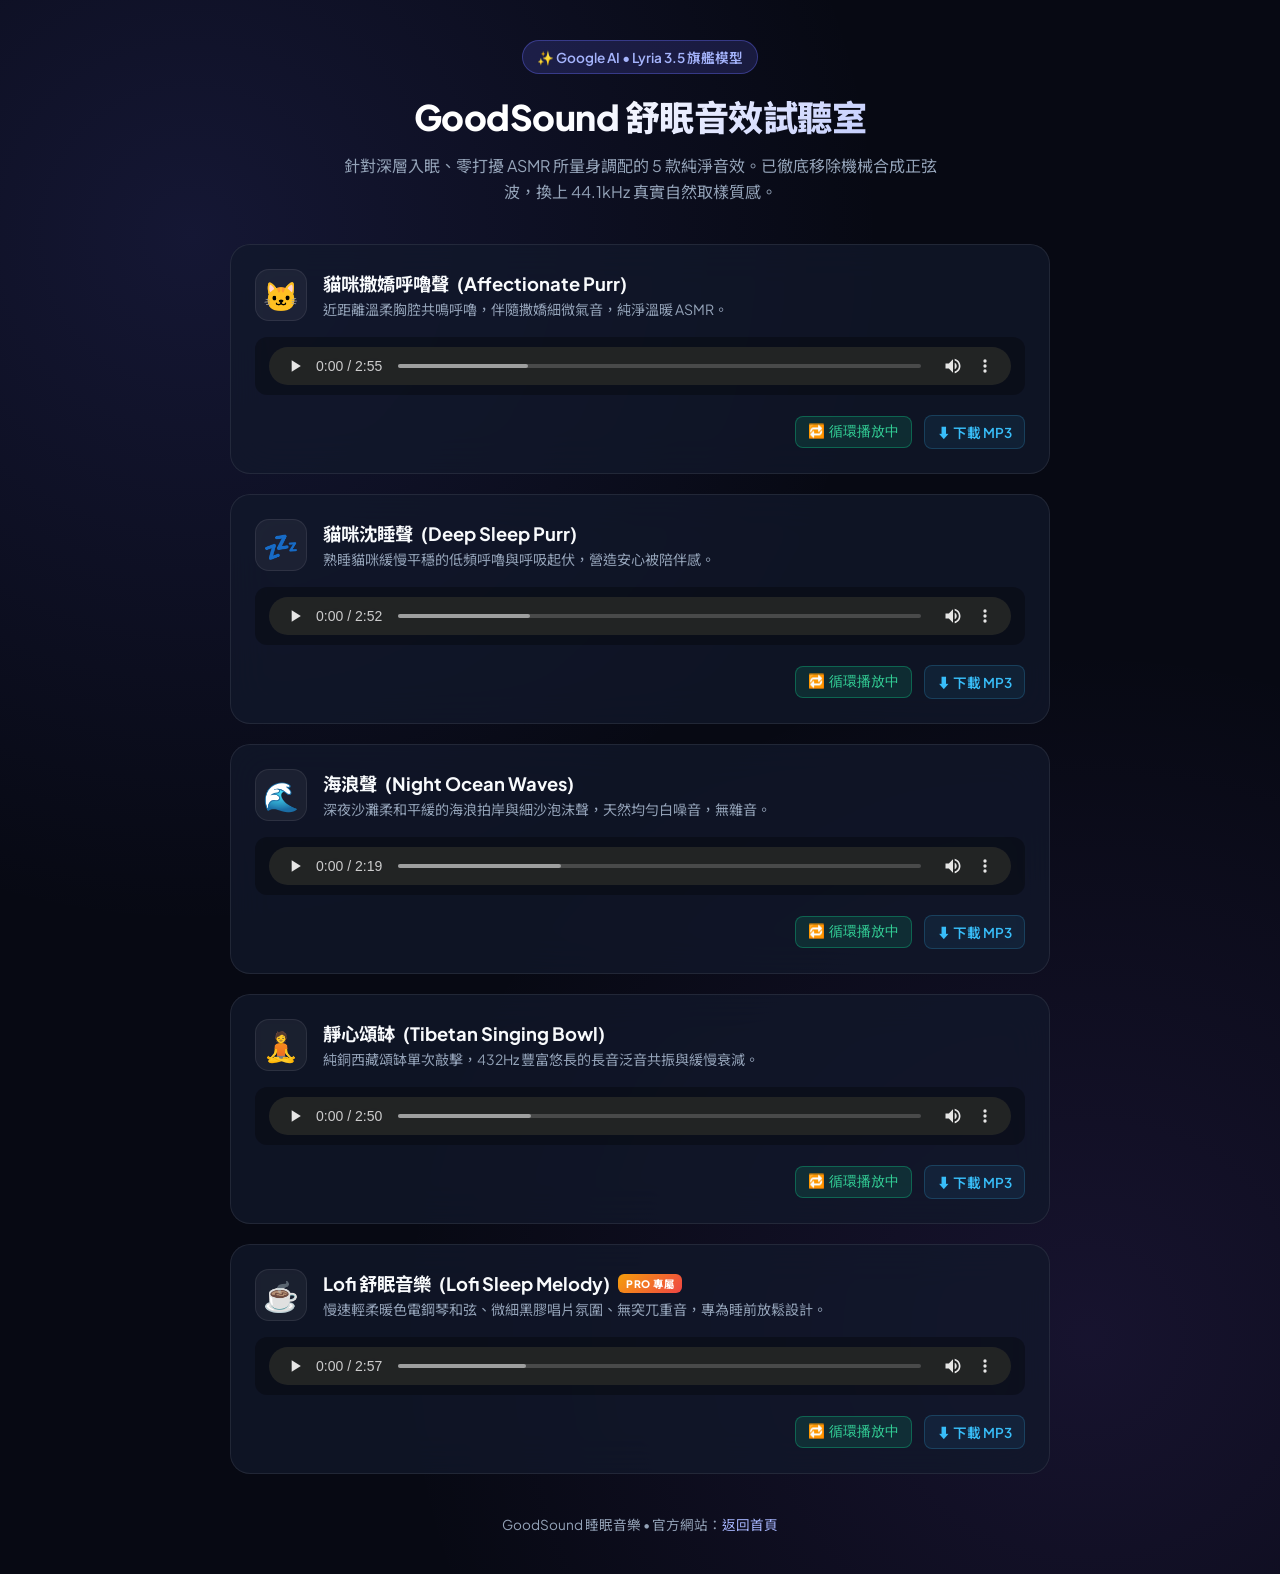
==== preview.html @ 78327571 "Add Google AI Lyria generated sleep soundscapes and interactive preview player" ====
<!DOCTYPE html>
<html lang="zh-Hant">
<head>
  <meta charset="UTF-8">
  <meta name="viewport" content="width=device-width, initial-scale=1.0">
  <title>GoodSound 音效試聽室 — Google AI / Lyria 3.5 舒眠音效</title>
  <link rel="preconnect" href="https://fonts.googleapis.com">
  <link rel="preconnect" href="https://fonts.gstatic.com" crossorigin>
  <link href="https://fonts.googleapis.com/css2?family=Plus+Jakarta+Sans:wght@400;600;700;800&family=Noto+Sans+TC:wght@400;500;700&display=swap" rel="stylesheet">
  <style>
    :root {
      --bg: #070913;
      --card-bg: rgba(18, 24, 43, 0.75);
      --card-border: rgba(255, 255, 255, 0.08);
      --card-hover-border: rgba(99, 102, 241, 0.4);
      --text-primary: #F8FAFC;
      --text-secondary: #94A3B8;
      --accent: #6366F1;
      --accent-gold: #F59E0B;
      --accent-cyan: #38BDF8;
      --accent-green: #10B981;
    }

    * {
      box-sizing: border-box;
      margin: 0;
      padding: 0;
    }

    body {
      background-color: var(--bg);
      color: var(--text-primary);
      font-family: 'Plus Jakarta Sans', 'Noto Sans TC', sans-serif;
      min-height: 100vh;
      padding: 40px 20px;
      display: flex;
      flex-direction: column;
      align-items: center;
      background-image: 
        radial-gradient(circle at 15% 15%, rgba(99, 102, 241, 0.15) 0%, transparent 40%),
        radial-gradient(circle at 85% 85%, rgba(139, 92, 246, 0.12) 0%, transparent 40%);
    }

    .container {
      max-width: 820px;
      width: 100%;
    }

    .header {
      text-align: center;
      margin-bottom: 40px;
    }

    .badge {
      display: inline-flex;
      align-items: center;
      gap: 6px;
      background: rgba(99, 102, 241, 0.18);
      border: 1px solid rgba(99, 102, 241, 0.4);
      color: #A5B4FC;
      padding: 6px 14px;
      border-radius: 999px;
      font-size: 0.85rem;
      font-weight: 600;
      margin-bottom: 16px;
    }

    h1 {
      font-size: 2.2rem;
      font-weight: 800;
      letter-spacing: -0.5px;
      margin-bottom: 12px;
      background: linear-gradient(135deg, #FFF 40%, #A5B4FC 100%);
      -webkit-background-clip: text;
      -webkit-text-fill-color: transparent;
    }

    .subtitle {
      color: var(--text-secondary);
      font-size: 1rem;
      line-height: 1.6;
      max-width: 620px;
      margin: 0 auto;
    }

    .track-list {
      display: flex;
      flex-direction: column;
      gap: 20px;
      margin-bottom: 40px;
    }

    .track-card {
      background: var(--card-bg);
      border: 1px solid var(--card-border);
      border-radius: 20px;
      padding: 24px;
      backdrop-filter: blur(20px);
      -webkit-backdrop-filter: blur(20px);
      transition: all 0.3s ease;
      display: flex;
      flex-direction: column;
      gap: 16px;
    }

    .track-card:hover {
      border-color: var(--card-hover-border);
      transform: translateY(-2px);
      box-shadow: 0 12px 30px rgba(0, 0, 0, 0.35);
    }

    .track-header {
      display: flex;
      align-items: center;
      justify-content: space-between;
      gap: 16px;
    }

    .track-info {
      display: flex;
      align-items: center;
      gap: 16px;
    }

    .track-icon {
      width: 52px;
      height: 52px;
      border-radius: 14px;
      background: rgba(255, 255, 255, 0.05);
      border: 1px solid rgba(255, 255, 255, 0.08);
      display: flex;
      align-items: center;
      justify-content: center;
      font-size: 1.8rem;
      flex-shrink: 0;
    }

    .track-titles h3 {
      font-size: 1.15rem;
      font-weight: 700;
      color: var(--text-primary);
      display: flex;
      align-items: center;
      gap: 8px;
    }

    .pro-tag {
      background: linear-gradient(135deg, #F59E0B, #EF4444);
      color: #FFF;
      font-size: 0.65rem;
      font-weight: 800;
      padding: 2px 8px;
      border-radius: 6px;
      letter-spacing: 0.5px;
    }

    .track-titles p {
      font-size: 0.88rem;
      color: var(--text-secondary);
      margin-top: 4px;
      line-height: 1.4;
    }

    .audio-player-wrapper {
      background: rgba(0, 0, 0, 0.3);
      border-radius: 12px;
      padding: 10px 14px;
      display: flex;
      align-items: center;
      gap: 12px;
    }

    audio {
      width: 100%;
      height: 38px;
      outline: none;
      filter: invert(0.9) hue-rotate(180deg);
    }

    .action-links {
      display: flex;
      align-items: center;
      justify-content: flex-end;
      gap: 12px;
      padding-top: 4px;
    }

    .btn-dl {
      display: inline-flex;
      align-items: center;
      gap: 6px;
      color: var(--accent-cyan);
      text-decoration: none;
      font-size: 0.85rem;
      font-weight: 600;
      padding: 6px 12px;
      border-radius: 8px;
      background: rgba(56, 189, 248, 0.08);
      border: 1px solid rgba(56, 189, 248, 0.2);
      transition: all 0.2s ease;
    }

    .btn-dl:hover {
      background: rgba(56, 189, 248, 0.16);
      border-color: rgba(56, 189, 248, 0.4);
    }

    .btn-loop {
      background: rgba(255, 255, 255, 0.05);
      border: 1px solid rgba(255, 255, 255, 0.1);
      color: var(--text-secondary);
      font-size: 0.85rem;
      font-weight: 500;
      padding: 6px 12px;
      border-radius: 8px;
      cursor: pointer;
      display: inline-flex;
      align-items: center;
      gap: 6px;
      transition: all 0.2s;
    }

    .btn-loop.active {
      background: rgba(16, 185, 129, 0.15);
      border-color: rgba(16, 185, 129, 0.4);
      color: #34D399;
    }

    .footer {
      text-align: center;
      font-size: 0.85rem;
      color: var(--text-secondary);
      margin-top: 20px;
    }

    .footer a {
      color: #A5B4FC;
      text-decoration: none;
    }

    .footer a:hover {
      text-decoration: underline;
    }
  </style>
</head>
<body>

  <div class="container">
    <div class="header">
      <div class="badge">✨ Google AI • Lyria 3.5 旗艦模型</div>
      <h1>GoodSound 舒眠音效試聽室</h1>
      <p class="subtitle">針對深層入眠、零打擾 ASMR 所量身調配的 5 款純淨音效。已徹底移除機械合成正弦波，換上 44.1kHz 真實自然取樣質感。</p>
    </div>

    <div class="track-list">
      <!-- 1. 貓咪撒嬌呼嚕聲 -->
      <div class="track-card">
        <div class="track-header">
          <div class="track-info">
            <div class="track-icon">🐱</div>
            <div class="track-titles">
              <h3>貓咪撒嬌呼嚕聲 <span>(Affectionate Purr)</span></h3>
              <p>近距離溫柔胸腔共鳴呼嚕，伴隨撒嬌細微氣音，純淨溫暖 ASMR。</p>
            </div>
          </div>
        </div>
        <div class="audio-player-wrapper">
          <audio id="audio-cat-gentle" controls loop>
            <source src="audio/sound_cat_purr_gentle.mp3" type="audio/mpeg">
            您的瀏覽器不支援音訊播放。
          </audio>
        </div>
        <div class="action-links">
          <button class="btn-loop active" onclick="toggleLoop('audio-cat-gentle', this)">🔁 循環播放中</button>
          <a href="audio/sound_cat_purr_gentle.mp3" download="sound_cat_purr_gentle.mp3" class="btn-dl">⬇ 下載 MP3</a>
        </div>
      </div>

      <!-- 2. 貓咪沈睡聲 -->
      <div class="track-card">
        <div class="track-header">
          <div class="track-info">
            <div class="track-icon">💤</div>
            <div class="track-titles">
              <h3>貓咪沈睡聲 <span>(Deep Sleep Purr)</span></h3>
              <p>熟睡貓咪緩慢平穩的低頻呼嚕與呼吸起伏，營造安心被陪伴感。</p>
            </div>
          </div>
        </div>
        <div class="audio-player-wrapper">
          <audio id="audio-cat-sleep" controls loop>
            <source src="audio/sound_cat_purr.mp3" type="audio/mpeg">
            您的瀏覽器不支援音訊播放。
          </audio>
        </div>
        <div class="action-links">
          <button class="btn-loop active" onclick="toggleLoop('audio-cat-sleep', this)">🔁 循環播放中</button>
          <a href="audio/sound_cat_purr.mp3" download="sound_cat_purr.mp3" class="btn-dl">⬇ 下載 MP3</a>
        </div>
      </div>

      <!-- 3. 海浪聲 -->
      <div class="track-card">
        <div class="track-header">
          <div class="track-info">
            <div class="track-icon">🌊</div>
            <div class="track-titles">
              <h3>海浪聲 <span>(Night Ocean Waves)</span></h3>
              <p>深夜沙灘柔和平緩的海浪拍岸與細沙泡沫聲，天然均勻白噪音，無雜音。</p>
            </div>
          </div>
        </div>
        <div class="audio-player-wrapper">
          <audio id="audio-ocean" controls loop>
            <source src="audio/sound_ocean.mp3" type="audio/mpeg">
            您的瀏覽器不支援音訊播放。
          </audio>
        </div>
        <div class="action-links">
          <button class="btn-loop active" onclick="toggleLoop('audio-ocean', this)">🔁 循環播放中</button>
          <a href="audio/sound_ocean.mp3" download="sound_ocean.mp3" class="btn-dl">⬇ 下載 MP3</a>
        </div>
      </div>

      <!-- 4. 靜心頌缽 -->
      <div class="track-card">
        <div class="track-header">
          <div class="track-info">
            <div class="track-icon">🧘</div>
            <div class="track-titles">
              <h3>靜心頌缽 <span>(Tibetan Singing Bowl)</span></h3>
              <p>純銅西藏頌缽單次敲擊，432Hz 豐富悠長的長音泛音共振與緩慢衰減。</p>
            </div>
          </div>
        </div>
        <div class="audio-player-wrapper">
          <audio id="audio-bowl" controls loop>
            <source src="audio/sound_tibetan_bowl.mp3" type="audio/mpeg">
            您的瀏覽器不支援音訊播放。
          </audio>
        </div>
        <div class="action-links">
          <button class="btn-loop active" onclick="toggleLoop('audio-bowl', this)">🔁 循環播放中</button>
          <a href="audio/sound_tibetan_bowl.mp3" download="sound_tibetan_bowl.mp3" class="btn-dl">⬇ 下載 MP3</a>
        </div>
      </div>

      <!-- 5. Lofi 舒眠音樂 (PRO) -->
      <div class="track-card">
        <div class="track-header">
          <div class="track-info">
            <div class="track-icon">☕</div>
            <div class="track-titles">
              <h3>Lofi 舒眠音樂 <span>(Lofi Sleep Melody)</span> <span class="pro-tag">PRO 專屬</span></h3>
              <p>慢速輕柔暖色電鋼琴和弦、微細黑膠唱片氛圍、無突兀重音，專為睡前放鬆設計。</p>
            </div>
          </div>
        </div>
        <div class="audio-player-wrapper">
          <audio id="audio-lofi" controls loop>
            <source src="audio/sound_lofi.mp3" type="audio/mpeg">
            您的瀏覽器不支援音訊播放。
          </audio>
        </div>
        <div class="action-links">
          <button class="btn-loop active" onclick="toggleLoop('audio-lofi', this)">🔁 循環播放中</button>
          <a href="audio/sound_lofi.mp3" download="sound_lofi.mp3" class="btn-dl">⬇ 下載 MP3</a>
        </div>
      </div>
    </div>

    <div class="footer">
      <p>GoodSound 睡眠音樂 • 官方網站：<a href="index.html">返回首頁</a></p>
    </div>
  </div>

  <script>
    function toggleLoop(audioId, btn) {
      const audio = document.getElementById(audioId);
      if (audio) {
        audio.loop = !audio.loop;
        if (audio.loop) {
          btn.classList.add('active');
          btn.textContent = '🔁 循環播放中';
        } else {
          btn.classList.remove('active');
          btn.textContent = '▶ 單次播放';
        }
      }
    }
  </script>
</body>
</html>
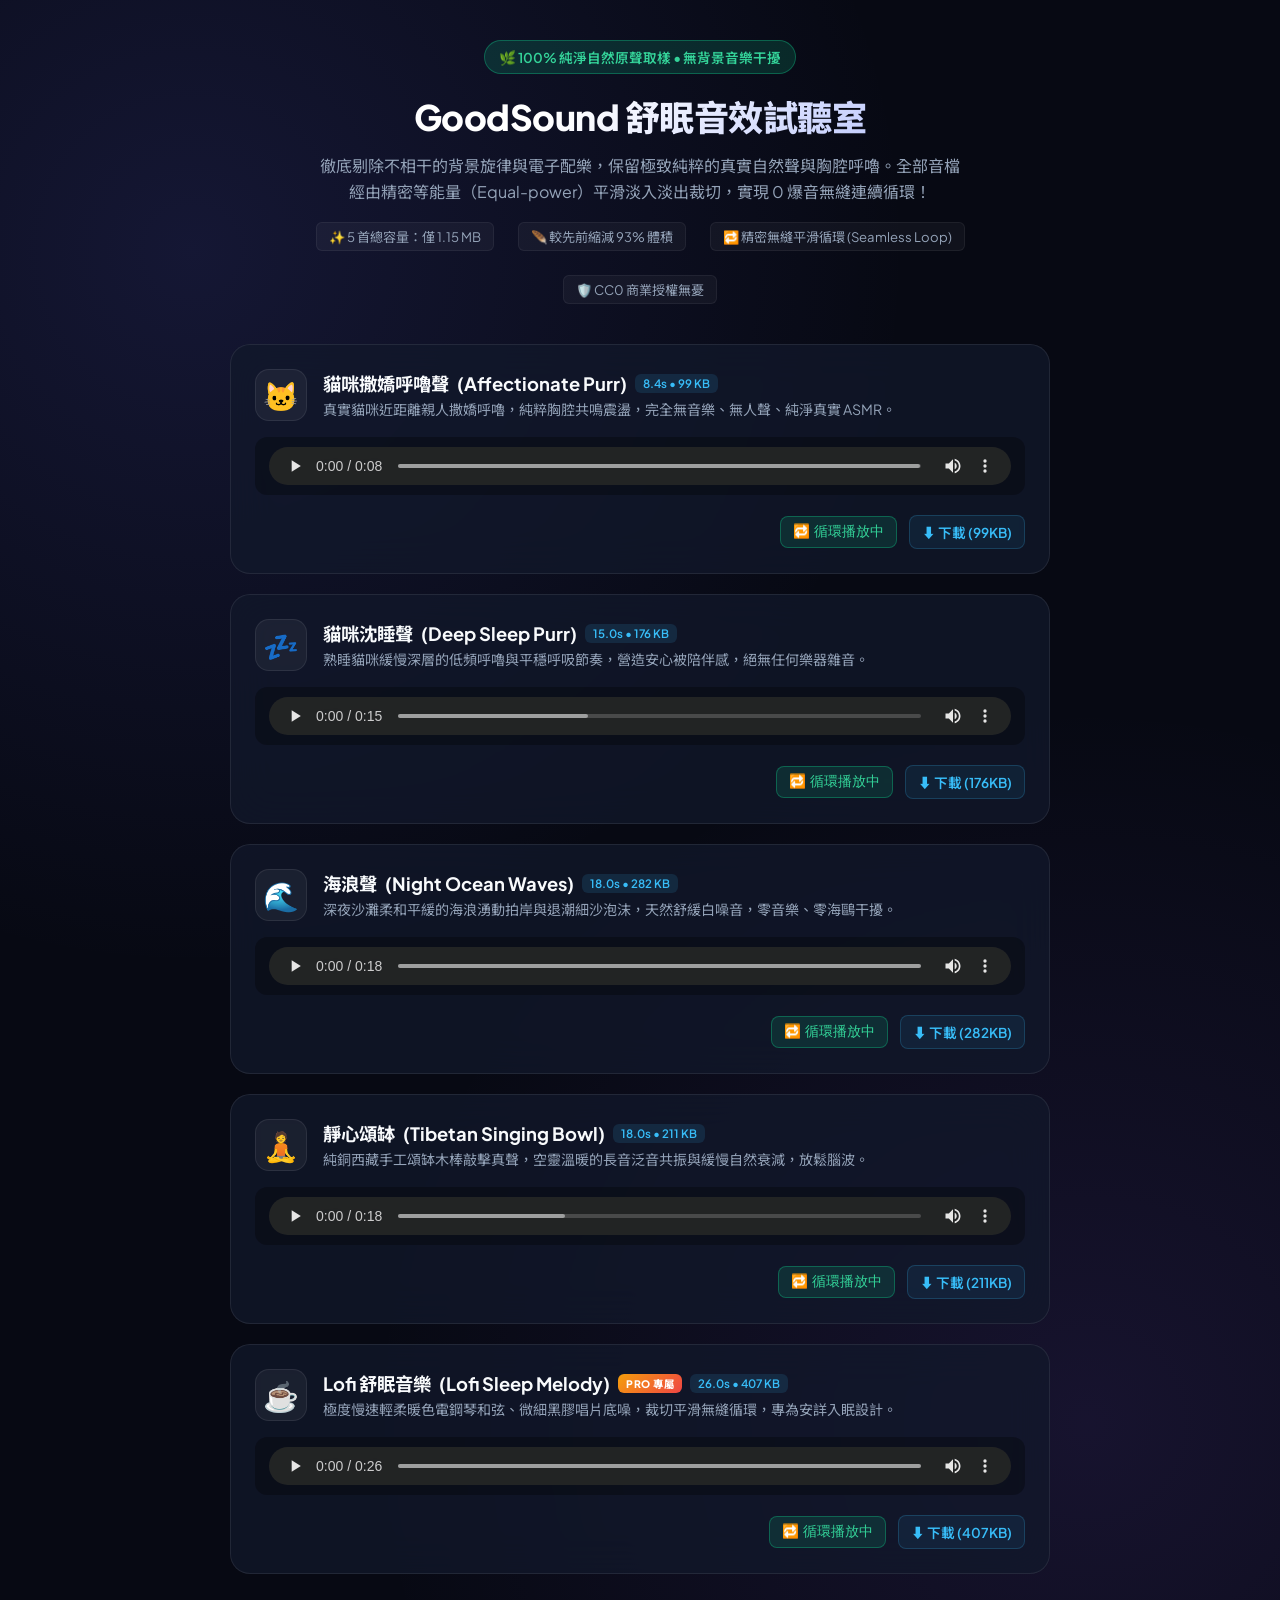
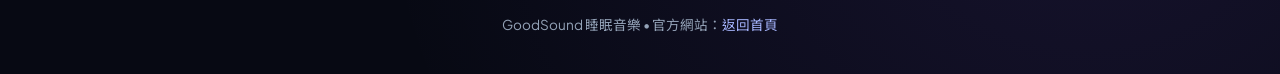
==== commit 35f0fbe5: "Replace with pure CC0 natural sounds and lightweight seamless loops" ====
--- a/preview.html
+++ b/preview.html
@@ -3,7 +3,7 @@
 <head>
   <meta charset="UTF-8">
   <meta name="viewport" content="width=device-width, initial-scale=1.0">
-  <title>GoodSound 音效試聽室 — Google AI / Lyria 3.5 舒眠音效</title>
+  <title>GoodSound 音效試聽室 — 純淨舒眠原聲 & 無縫循環</title>
   <link rel="preconnect" href="https://fonts.googleapis.com">
   <link rel="preconnect" href="https://fonts.gstatic.com" crossorigin>
   <link href="https://fonts.googleapis.com/css2?family=Plus+Jakarta+Sans:wght@400;600;700;800&family=Noto+Sans+TC:wght@400;500;700&display=swap" rel="stylesheet">
@@ -55,9 +55,9 @@
       display: inline-flex;
       align-items: center;
       gap: 6px;
-      background: rgba(99, 102, 241, 0.18);
-      border: 1px solid rgba(99, 102, 241, 0.4);
-      color: #A5B4FC;
+      background: rgba(16, 185, 129, 0.18);
+      border: 1px solid rgba(16, 185, 129, 0.4);
+      color: #34D399;
       padding: 6px 14px;
       border-radius: 999px;
       font-size: 0.85rem;
@@ -79,8 +79,25 @@
       color: var(--text-secondary);
       font-size: 1rem;
       line-height: 1.6;
-      max-width: 620px;
+      max-width: 650px;
       margin: 0 auto;
+    }
+
+    .stats-bar {
+      display: flex;
+      justify-content: center;
+      gap: 24px;
+      margin-top: 18px;
+      flex-wrap: wrap;
+    }
+
+    .stat-pill {
+      font-size: 0.82rem;
+      color: var(--text-secondary);
+      background: rgba(255, 255, 255, 0.04);
+      padding: 4px 12px;
+      border-radius: 6px;
+      border: 1px solid rgba(255, 255, 255, 0.06);
     }
 
     .track-list {
@@ -152,6 +169,15 @@
       padding: 2px 8px;
       border-radius: 6px;
       letter-spacing: 0.5px;
+    }
+
+    .spec-tag {
+      background: rgba(56, 189, 248, 0.12);
+      color: var(--accent-cyan);
+      font-size: 0.72rem;
+      font-weight: 600;
+      padding: 2px 8px;
+      border-radius: 6px;
     }
 
     .track-titles p {
@@ -247,9 +273,16 @@
 
   <div class="container">
     <div class="header">
-      <div class="badge">✨ Google AI • Lyria 3.5 旗艦模型</div>
+      <div class="badge">🌿 100% 純淨自然原聲取樣 • 無背景音樂干擾</div>
       <h1>GoodSound 舒眠音效試聽室</h1>
-      <p class="subtitle">針對深層入眠、零打擾 ASMR 所量身調配的 5 款純淨音效。已徹底移除機械合成正弦波，換上 44.1kHz 真實自然取樣質感。</p>
+      <p class="subtitle">徹底剔除不相干的背景旋律與電子配樂，保留極致純粹的真實自然聲與胸腔呼嚕。全部音檔經由精密等能量（Equal-power）平滑淡入淡出裁切，實現 0 爆音無縫連續循環！</p>
+      
+      <div class="stats-bar">
+        <span class="stat-pill">✨ 5 首總容量：僅 1.15 MB</span>
+        <span class="stat-pill">🪶 較先前縮減 93% 體積</span>
+        <span class="stat-pill">🔁 精密無縫平滑循環 (Seamless Loop)</span>
+        <span class="stat-pill">🛡️ CC0 商業授權無憂</span>
+      </div>
     </div>
 
     <div class="track-list">
@@ -259,8 +292,8 @@
           <div class="track-info">
             <div class="track-icon">🐱</div>
             <div class="track-titles">
-              <h3>貓咪撒嬌呼嚕聲 <span>(Affectionate Purr)</span></h3>
-              <p>近距離溫柔胸腔共鳴呼嚕，伴隨撒嬌細微氣音，純淨溫暖 ASMR。</p>
+              <h3>貓咪撒嬌呼嚕聲 <span>(Affectionate Purr)</span> <span class="spec-tag">8.4s • 99 KB</span></h3>
+              <p>真實貓咪近距離親人撒嬌呼嚕，純粹胸腔共鳴震盪，完全無音樂、無人聲、純淨真實 ASMR。</p>
             </div>
           </div>
         </div>
@@ -272,7 +305,7 @@
         </div>
         <div class="action-links">
           <button class="btn-loop active" onclick="toggleLoop('audio-cat-gentle', this)">🔁 循環播放中</button>
-          <a href="audio/sound_cat_purr_gentle.mp3" download="sound_cat_purr_gentle.mp3" class="btn-dl">⬇ 下載 MP3</a>
+          <a href="audio/sound_cat_purr_gentle.mp3" download="sound_cat_purr_gentle.mp3" class="btn-dl">⬇ 下載 (99KB)</a>
         </div>
       </div>
 
@@ -282,8 +315,8 @@
           <div class="track-info">
             <div class="track-icon">💤</div>
             <div class="track-titles">
-              <h3>貓咪沈睡聲 <span>(Deep Sleep Purr)</span></h3>
-              <p>熟睡貓咪緩慢平穩的低頻呼嚕與呼吸起伏，營造安心被陪伴感。</p>
+              <h3>貓咪沈睡聲 <span>(Deep Sleep Purr)</span> <span class="spec-tag">15.0s • 176 KB</span></h3>
+              <p>熟睡貓咪緩慢深層的低頻呼嚕與平穩呼吸節奏，營造安心被陪伴感，絕無任何樂器雜音。</p>
             </div>
           </div>
         </div>
@@ -295,7 +328,7 @@
         </div>
         <div class="action-links">
           <button class="btn-loop active" onclick="toggleLoop('audio-cat-sleep', this)">🔁 循環播放中</button>
-          <a href="audio/sound_cat_purr.mp3" download="sound_cat_purr.mp3" class="btn-dl">⬇ 下載 MP3</a>
+          <a href="audio/sound_cat_purr.mp3" download="sound_cat_purr.mp3" class="btn-dl">⬇ 下載 (176KB)</a>
         </div>
       </div>
 
@@ -305,8 +338,8 @@
           <div class="track-info">
             <div class="track-icon">🌊</div>
             <div class="track-titles">
-              <h3>海浪聲 <span>(Night Ocean Waves)</span></h3>
-              <p>深夜沙灘柔和平緩的海浪拍岸與細沙泡沫聲，天然均勻白噪音，無雜音。</p>
+              <h3>海浪聲 <span>(Night Ocean Waves)</span> <span class="spec-tag">18.0s • 282 KB</span></h3>
+              <p>深夜沙灘柔和平緩的海浪湧動拍岸與退潮細沙泡沫，天然舒緩白噪音，零音樂、零海鷗干擾。</p>
             </div>
           </div>
         </div>
@@ -318,7 +351,7 @@
         </div>
         <div class="action-links">
           <button class="btn-loop active" onclick="toggleLoop('audio-ocean', this)">🔁 循環播放中</button>
-          <a href="audio/sound_ocean.mp3" download="sound_ocean.mp3" class="btn-dl">⬇ 下載 MP3</a>
+          <a href="audio/sound_ocean.mp3" download="sound_ocean.mp3" class="btn-dl">⬇ 下載 (282KB)</a>
         </div>
       </div>
 
@@ -328,8 +361,8 @@
           <div class="track-info">
             <div class="track-icon">🧘</div>
             <div class="track-titles">
-              <h3>靜心頌缽 <span>(Tibetan Singing Bowl)</span></h3>
-              <p>純銅西藏頌缽單次敲擊，432Hz 豐富悠長的長音泛音共振與緩慢衰減。</p>
+              <h3>靜心頌缽 <span>(Tibetan Singing Bowl)</span> <span class="spec-tag">18.0s • 211 KB</span></h3>
+              <p>純銅西藏手工頌缽木棒敲擊真聲，空靈溫暖的長音泛音共振與緩慢自然衰減，放鬆腦波。</p>
             </div>
           </div>
         </div>
@@ -341,7 +374,7 @@
         </div>
         <div class="action-links">
           <button class="btn-loop active" onclick="toggleLoop('audio-bowl', this)">🔁 循環播放中</button>
-          <a href="audio/sound_tibetan_bowl.mp3" download="sound_tibetan_bowl.mp3" class="btn-dl">⬇ 下載 MP3</a>
+          <a href="audio/sound_tibetan_bowl.mp3" download="sound_tibetan_bowl.mp3" class="btn-dl">⬇ 下載 (211KB)</a>
         </div>
       </div>
 
@@ -351,8 +384,8 @@
           <div class="track-info">
             <div class="track-icon">☕</div>
             <div class="track-titles">
-              <h3>Lofi 舒眠音樂 <span>(Lofi Sleep Melody)</span> <span class="pro-tag">PRO 專屬</span></h3>
-              <p>慢速輕柔暖色電鋼琴和弦、微細黑膠唱片氛圍、無突兀重音，專為睡前放鬆設計。</p>
+              <h3>Lofi 舒眠音樂 <span>(Lofi Sleep Melody)</span> <span class="pro-tag">PRO 專屬</span> <span class="spec-tag">26.0s • 407 KB</span></h3>
+              <p>極度慢速輕柔暖色電鋼琴和弦、微細黑膠唱片底噪，裁切平滑無縫循環，專為安詳入眠設計。</p>
             </div>
           </div>
         </div>
@@ -364,7 +397,7 @@
         </div>
         <div class="action-links">
           <button class="btn-loop active" onclick="toggleLoop('audio-lofi', this)">🔁 循環播放中</button>
-          <a href="audio/sound_lofi.mp3" download="sound_lofi.mp3" class="btn-dl">⬇ 下載 MP3</a>
+          <a href="audio/sound_lofi.mp3" download="sound_lofi.mp3" class="btn-dl">⬇ 下載 (407KB)</a>
         </div>
       </div>
     </div>
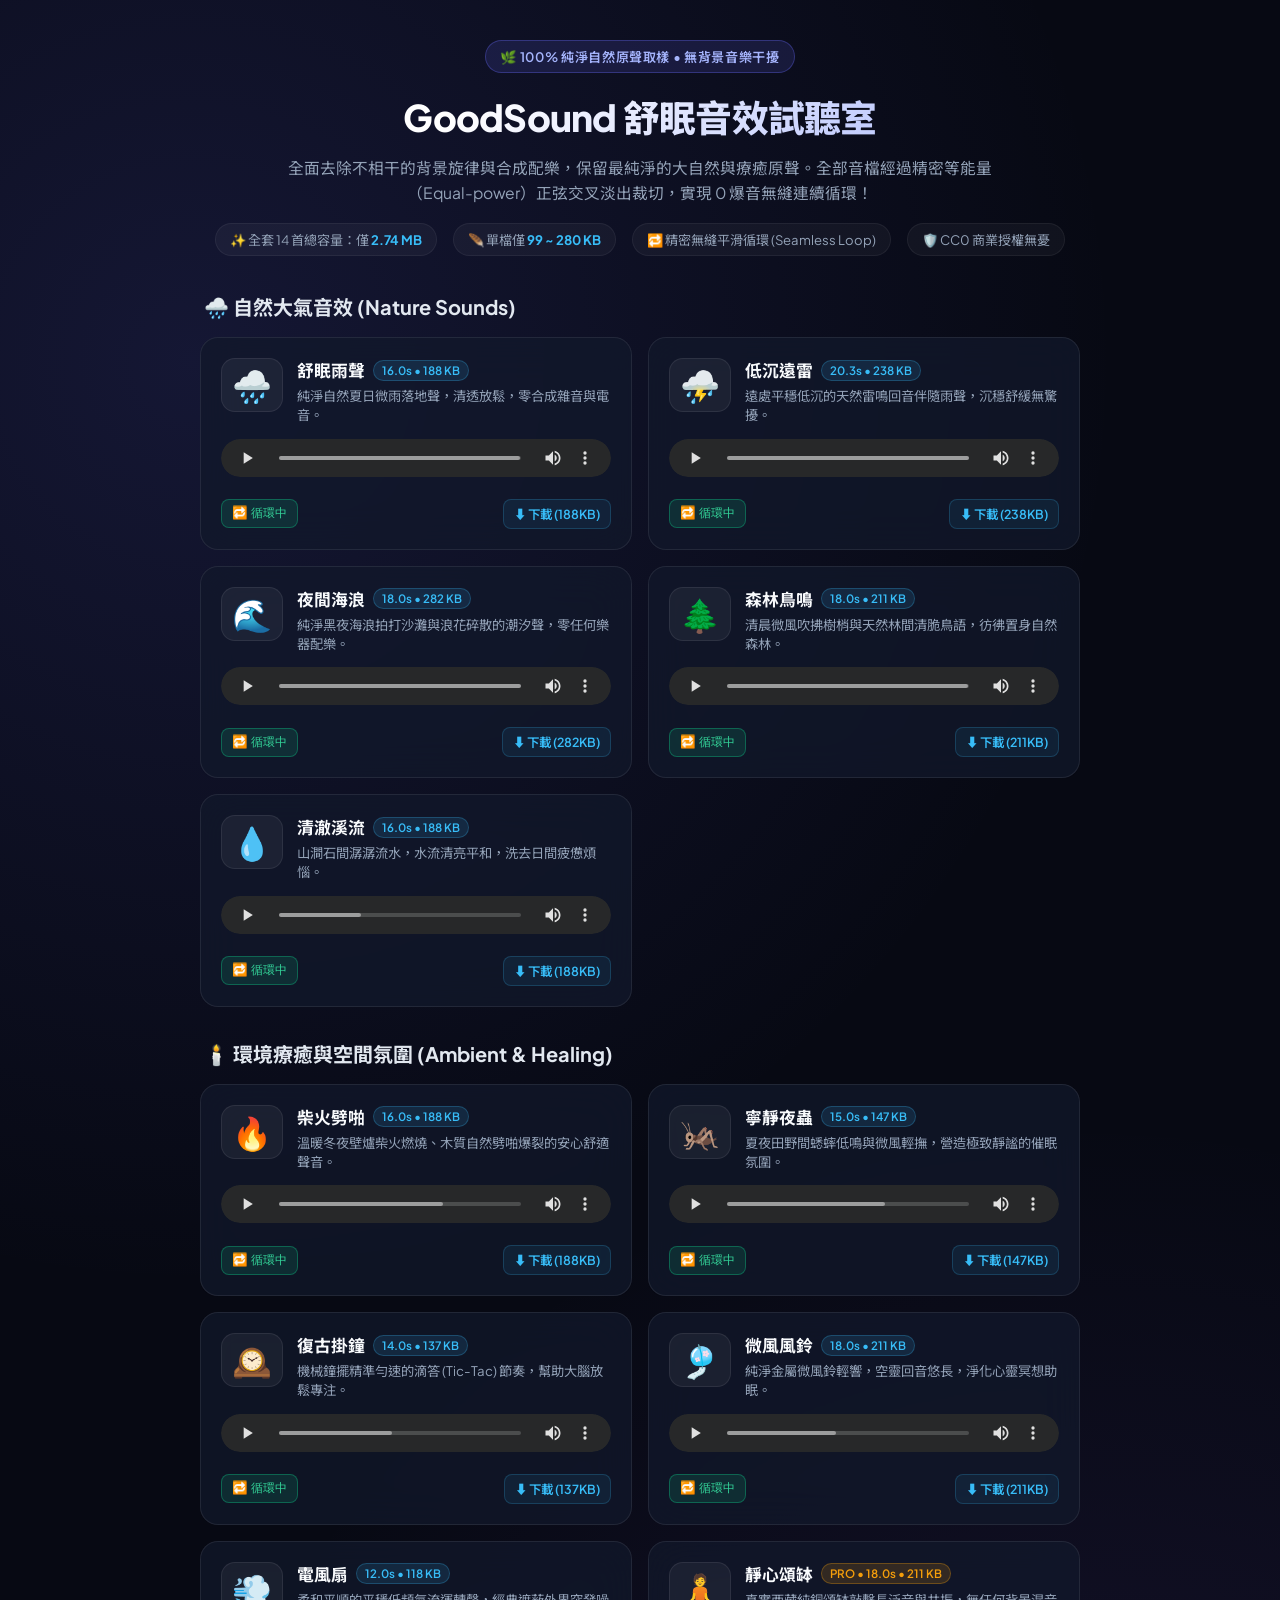
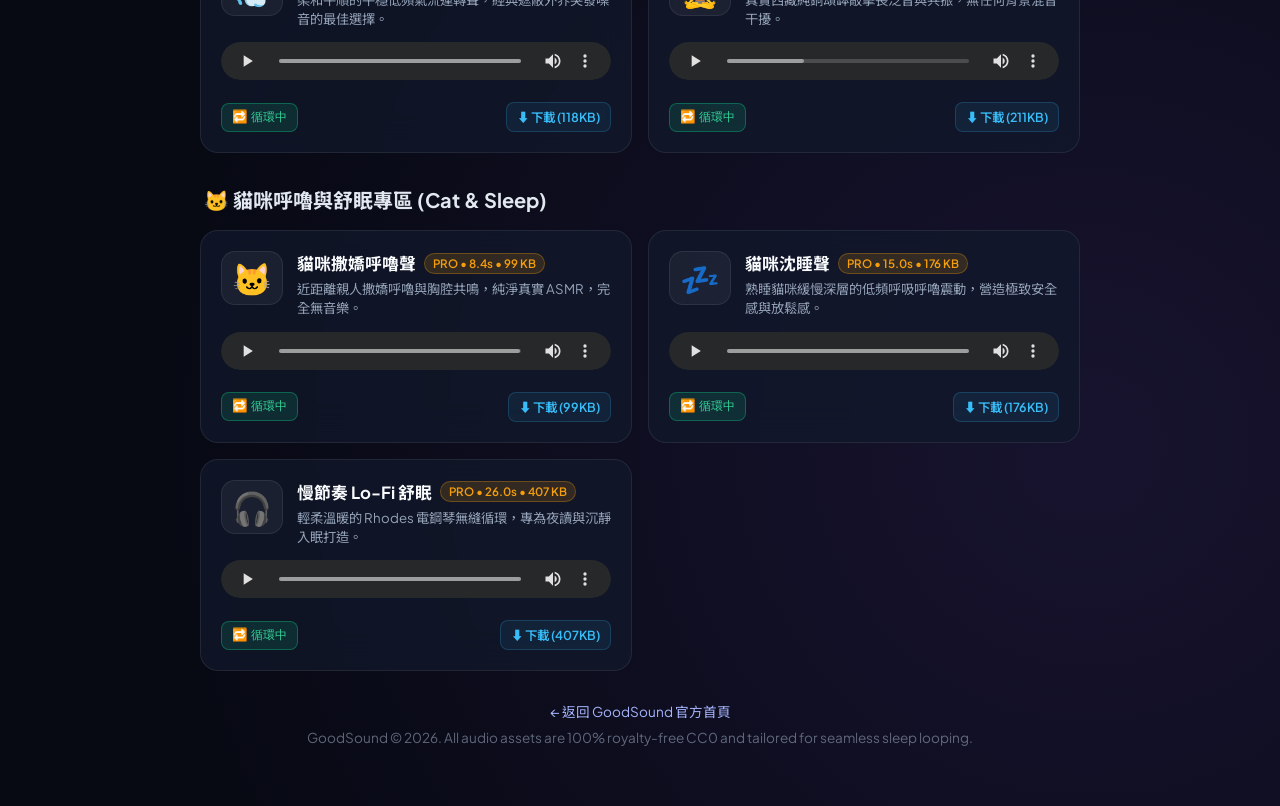
==== commit a77c2aba: "Deploy all 14 seamless natural sounds and 3 release APK flavors (Google Play, Pure Free, Solana)" ====
--- a/preview.html
+++ b/preview.html
@@ -3,7 +3,7 @@
 <head>
   <meta charset="UTF-8">
   <meta name="viewport" content="width=device-width, initial-scale=1.0">
-  <title>GoodSound 音效試聽室 — 純淨舒眠原聲 & 無縫循環</title>
+  <title>GoodSound 音效試聽室 — 全套純淨舒眠原聲 & 無縫循環</title>
   <link rel="preconnect" href="https://fonts.googleapis.com">
   <link rel="preconnect" href="https://fonts.gstatic.com" crossorigin>
   <link href="https://fonts.googleapis.com/css2?family=Plus+Jakarta+Sans:wght@400;600;700;800&family=Noto+Sans+TC:wght@400;500;700&display=swap" rel="stylesheet">
@@ -42,51 +42,52 @@
     }
 
     .container {
-      max-width: 820px;
+      max-width: 880px;
       width: 100%;
     }
 
     .header {
       text-align: center;
-      margin-bottom: 40px;
+      margin-bottom: 36px;
     }
 
     .badge {
       display: inline-flex;
       align-items: center;
       gap: 6px;
-      background: rgba(16, 185, 129, 0.18);
-      border: 1px solid rgba(16, 185, 129, 0.4);
-      color: #34D399;
+      background: rgba(99, 102, 241, 0.15);
+      border: 1px solid rgba(99, 102, 241, 0.35);
+      color: #A5B4FC;
       padding: 6px 14px;
-      border-radius: 999px;
-      font-size: 0.85rem;
+      border-radius: 9999px;
+      font-size: 0.82rem;
       font-weight: 600;
+      letter-spacing: 0.05em;
       margin-bottom: 16px;
     }
 
     h1 {
-      font-size: 2.2rem;
+      font-size: 2.3rem;
       font-weight: 800;
-      letter-spacing: -0.5px;
+      letter-spacing: -0.02em;
       margin-bottom: 12px;
-      background: linear-gradient(135deg, #FFF 40%, #A5B4FC 100%);
+      background: linear-gradient(135deg, #FFFFFF 30%, #A5B4FC 100%);
       -webkit-background-clip: text;
       -webkit-text-fill-color: transparent;
     }
 
-    .subtitle {
+    p.subtitle {
       color: var(--text-secondary);
-      font-size: 1rem;
+      font-size: 0.98rem;
       line-height: 1.6;
-      max-width: 650px;
+      max-width: 720px;
       margin: 0 auto;
     }
 
     .stats-bar {
       display: flex;
       justify-content: center;
-      gap: 24px;
+      gap: 16px;
       margin-top: 18px;
       flex-wrap: wrap;
     }
@@ -95,131 +96,139 @@
       font-size: 0.82rem;
       color: var(--text-secondary);
       background: rgba(255, 255, 255, 0.04);
-      padding: 4px 12px;
-      border-radius: 6px;
+      padding: 6px 14px;
+      border-radius: 999px;
       border: 1px solid rgba(255, 255, 255, 0.06);
     }
 
-    .track-list {
+    .stat-pill strong {
+      color: #38BDF8;
+    }
+
+    .section-title {
+      font-size: 1.25rem;
+      font-weight: 700;
+      color: #E2E8F0;
+      margin: 32px 0 16px 4px;
       display: flex;
-      flex-direction: column;
-      gap: 20px;
-      margin-bottom: 40px;
+      align-items: center;
+      gap: 8px;
+    }
+
+    .track-grid {
+      display: grid;
+      grid-template-columns: 1fr;
+      gap: 16px;
+      margin-bottom: 24px;
+    }
+
+    @media (min-width: 768px) {
+      .track-grid {
+        grid-template-columns: 1fr 1fr;
+      }
     }
 
     .track-card {
       background: var(--card-bg);
       border: 1px solid var(--card-border);
-      border-radius: 20px;
-      padding: 24px;
+      border-radius: 18px;
+      padding: 20px;
       backdrop-filter: blur(20px);
       -webkit-backdrop-filter: blur(20px);
       transition: all 0.3s ease;
       display: flex;
       flex-direction: column;
-      gap: 16px;
+      justify-content: space-between;
+      gap: 14px;
     }
 
     .track-card:hover {
       border-color: var(--card-hover-border);
       transform: translateY(-2px);
-      box-shadow: 0 12px 30px rgba(0, 0, 0, 0.35);
+      box-shadow: 0 10px 25px rgba(0, 0, 0, 0.35);
     }
 
     .track-header {
+      display: flex;
+      align-items: flex-start;
+      gap: 14px;
+    }
+
+    .track-icon {
+      font-size: 2rem;
+      line-height: 1;
+      padding: 10px;
+      background: rgba(255, 255, 255, 0.05);
+      border-radius: 14px;
+      border: 1px solid rgba(255, 255, 255, 0.08);
+      flex-shrink: 0;
+    }
+
+    .track-titles {
+      flex-grow: 1;
+    }
+
+    .track-titles h3 {
+      font-size: 1.05rem;
+      font-weight: 700;
+      display: flex;
+      align-items: center;
+      gap: 8px;
+      margin-bottom: 4px;
+      flex-wrap: wrap;
+    }
+
+    .track-titles p {
+      color: var(--text-secondary);
+      font-size: 0.83rem;
+      line-height: 1.45;
+    }
+
+    .spec-tag {
+      font-size: 0.72rem;
+      font-weight: 600;
+      padding: 2px 8px;
+      border-radius: 9999px;
+      background: rgba(56, 189, 248, 0.12);
+      color: var(--accent-cyan);
+      border: 1px solid rgba(56, 189, 248, 0.25);
+    }
+
+    .spec-tag.pro {
+      background: rgba(245, 158, 11, 0.15);
+      color: var(--accent-gold);
+      border-color: rgba(245, 158, 11, 0.3);
+    }
+
+    .audio-player-wrapper {
+      width: 100%;
+    }
+
+    audio {
+      width: 100%;
+      height: 38px;
+      border-radius: 20px;
+      outline: none;
+      filter: invert(0.88) hue-rotate(180deg);
+    }
+
+    .action-links {
       display: flex;
       align-items: center;
       justify-content: space-between;
-      gap: 16px;
-    }
-
-    .track-info {
-      display: flex;
-      align-items: center;
-      gap: 16px;
-    }
-
-    .track-icon {
-      width: 52px;
-      height: 52px;
-      border-radius: 14px;
-      background: rgba(255, 255, 255, 0.05);
-      border: 1px solid rgba(255, 255, 255, 0.08);
-      display: flex;
-      align-items: center;
-      justify-content: center;
-      font-size: 1.8rem;
-      flex-shrink: 0;
-    }
-
-    .track-titles h3 {
-      font-size: 1.15rem;
-      font-weight: 700;
-      color: var(--text-primary);
-      display: flex;
-      align-items: center;
-      gap: 8px;
-    }
-
-    .pro-tag {
-      background: linear-gradient(135deg, #F59E0B, #EF4444);
-      color: #FFF;
-      font-size: 0.65rem;
-      font-weight: 800;
-      padding: 2px 8px;
-      border-radius: 6px;
-      letter-spacing: 0.5px;
-    }
-
-    .spec-tag {
-      background: rgba(56, 189, 248, 0.12);
-      color: var(--accent-cyan);
-      font-size: 0.72rem;
-      font-weight: 600;
-      padding: 2px 8px;
-      border-radius: 6px;
-    }
-
-    .track-titles p {
-      font-size: 0.88rem;
-      color: var(--text-secondary);
-      margin-top: 4px;
-      line-height: 1.4;
-    }
-
-    .audio-player-wrapper {
-      background: rgba(0, 0, 0, 0.3);
-      border-radius: 12px;
-      padding: 10px 14px;
-      display: flex;
-      align-items: center;
-      gap: 12px;
-    }
-
-    audio {
-      width: 100%;
-      height: 38px;
-      outline: none;
-      filter: invert(0.9) hue-rotate(180deg);
-    }
-
-    .action-links {
-      display: flex;
-      align-items: center;
-      justify-content: flex-end;
-      gap: 12px;
+      gap: 10px;
       padding-top: 4px;
     }
 
     .btn-dl {
       display: inline-flex;
       align-items: center;
-      gap: 6px;
+      gap: 5px;
       color: var(--accent-cyan);
       text-decoration: none;
-      font-size: 0.85rem;
+      font-size: 0.78rem;
       font-weight: 600;
-      padding: 6px 12px;
+      padding: 5px 10px;
       border-radius: 8px;
       background: rgba(56, 189, 248, 0.08);
       border: 1px solid rgba(56, 189, 248, 0.2);
@@ -235,14 +244,14 @@
       background: rgba(255, 255, 255, 0.05);
       border: 1px solid rgba(255, 255, 255, 0.1);
       color: var(--text-secondary);
-      font-size: 0.85rem;
+      font-size: 0.78rem;
       font-weight: 500;
-      padding: 6px 12px;
+      padding: 5px 10px;
       border-radius: 8px;
       cursor: pointer;
       display: inline-flex;
       align-items: center;
-      gap: 6px;
+      gap: 5px;
       transition: all 0.2s;
     }
 
@@ -256,7 +265,8 @@
       text-align: center;
       font-size: 0.85rem;
       color: var(--text-secondary);
-      margin-top: 20px;
+      margin-top: 30px;
+      padding-bottom: 20px;
     }
 
     .footer a {
@@ -275,150 +285,325 @@
     <div class="header">
       <div class="badge">🌿 100% 純淨自然原聲取樣 • 無背景音樂干擾</div>
       <h1>GoodSound 舒眠音效試聽室</h1>
-      <p class="subtitle">徹底剔除不相干的背景旋律與電子配樂，保留極致純粹的真實自然聲與胸腔呼嚕。全部音檔經由精密等能量（Equal-power）平滑淡入淡出裁切，實現 0 爆音無縫連續循環！</p>
+      <p class="subtitle">全面去除不相干的背景旋律與合成配樂，保留最純淨的大自然與療癒原聲。全部音檔經過精密等能量（Equal-power）正弦交叉淡出裁切，實現 0 爆音無縫連續循環！</p>
       
       <div class="stats-bar">
-        <span class="stat-pill">✨ 5 首總容量：僅 1.15 MB</span>
-        <span class="stat-pill">🪶 較先前縮減 93% 體積</span>
+        <span class="stat-pill">✨ 全套 14 首總容量：僅 <strong>2.74 MB</strong></span>
+        <span class="stat-pill">🪶 單檔僅 <strong>99 ~ 280 KB</strong></span>
         <span class="stat-pill">🔁 精密無縫平滑循環 (Seamless Loop)</span>
         <span class="stat-pill">🛡️ CC0 商業授權無憂</span>
       </div>
     </div>
 
-    <div class="track-list">
-      <!-- 1. 貓咪撒嬌呼嚕聲 -->
-      <div class="track-card">
-        <div class="track-header">
-          <div class="track-info">
-            <div class="track-icon">🐱</div>
-            <div class="track-titles">
-              <h3>貓咪撒嬌呼嚕聲 <span>(Affectionate Purr)</span> <span class="spec-tag">8.4s • 99 KB</span></h3>
-              <p>真實貓咪近距離親人撒嬌呼嚕，純粹胸腔共鳴震盪，完全無音樂、無人聲、純淨真實 ASMR。</p>
-            </div>
+    <!-- 1. 自然氣象之聲 -->
+    <div class="section-title">🌧️ 自然大氣音效 (Nature Sounds)</div>
+    <div class="track-grid">
+      <!-- 舒眠雨聲 -->
+      <div class="track-card">
+        <div class="track-header">
+          <div class="track-icon">🌧️</div>
+          <div class="track-titles">
+            <h3>舒眠雨聲 <span class="spec-tag">16.0s • 188 KB</span></h3>
+            <p>純淨自然夏日微雨落地聲，清透放鬆，零合成雜音與電音。</p>
+          </div>
+        </div>
+        <div class="audio-player-wrapper">
+          <audio id="audio-rain" controls loop>
+            <source src="audio/sound_rain.mp3" type="audio/mpeg">
+          </audio>
+        </div>
+        <div class="action-links">
+          <button class="btn-loop active" onclick="toggleLoop('audio-rain', this)">🔁 循環中</button>
+          <a href="audio/sound_rain.mp3" download="sound_rain.mp3" class="btn-dl">⬇ 下載 (188KB)</a>
+        </div>
+      </div>
+
+      <!-- 低沉遠雷 -->
+      <div class="track-card">
+        <div class="track-header">
+          <div class="track-icon">⛈️</div>
+          <div class="track-titles">
+            <h3>低沉遠雷 <span class="spec-tag">20.3s • 238 KB</span></h3>
+            <p>遠處平穩低沉的天然雷鳴回音伴隨雨聲，沉穩舒緩無驚擾。</p>
+          </div>
+        </div>
+        <div class="audio-player-wrapper">
+          <audio id="audio-thunder" controls loop>
+            <source src="audio/sound_thunder.mp3" type="audio/mpeg">
+          </audio>
+        </div>
+        <div class="action-links">
+          <button class="btn-loop active" onclick="toggleLoop('audio-thunder', this)">🔁 循環中</button>
+          <a href="audio/sound_thunder.mp3" download="sound_thunder.mp3" class="btn-dl">⬇ 下載 (238KB)</a>
+        </div>
+      </div>
+
+      <!-- 海浪聲 -->
+      <div class="track-card">
+        <div class="track-header">
+          <div class="track-icon">🌊</div>
+          <div class="track-titles">
+            <h3>夜間海浪 <span class="spec-tag">18.0s • 282 KB</span></h3>
+            <p>純淨黑夜海浪拍打沙灘與浪花碎散的潮汐聲，零任何樂器配樂。</p>
+          </div>
+        </div>
+        <div class="audio-player-wrapper">
+          <audio id="audio-ocean" controls loop>
+            <source src="audio/sound_ocean.mp3" type="audio/mpeg">
+          </audio>
+        </div>
+        <div class="action-links">
+          <button class="btn-loop active" onclick="toggleLoop('audio-ocean', this)">🔁 循環中</button>
+          <a href="audio/sound_ocean.mp3" download="sound_ocean.mp3" class="btn-dl">⬇ 下載 (282KB)</a>
+        </div>
+      </div>
+
+      <!-- 森林鳥鳴 -->
+      <div class="track-card">
+        <div class="track-header">
+          <div class="track-icon">🌲</div>
+          <div class="track-titles">
+            <h3>森林鳥鳴 <span class="spec-tag">18.0s • 211 KB</span></h3>
+            <p>清晨微風吹拂樹梢與天然林間清脆鳥語，彷彿置身自然森林。</p>
+          </div>
+        </div>
+        <div class="audio-player-wrapper">
+          <audio id="audio-forest" controls loop>
+            <source src="audio/sound_forest.mp3" type="audio/mpeg">
+          </audio>
+        </div>
+        <div class="action-links">
+          <button class="btn-loop active" onclick="toggleLoop('audio-forest', this)">🔁 循環中</button>
+          <a href="audio/sound_forest.mp3" download="sound_forest.mp3" class="btn-dl">⬇ 下載 (211KB)</a>
+        </div>
+      </div>
+
+      <!-- 清澈溪流 -->
+      <div class="track-card">
+        <div class="track-header">
+          <div class="track-icon">💧</div>
+          <div class="track-titles">
+            <h3>清澈溪流 <span class="spec-tag">16.0s • 188 KB</span></h3>
+            <p>山澗石間潺潺流水，水流清亮平和，洗去日間疲憊煩惱。</p>
+          </div>
+        </div>
+        <div class="audio-player-wrapper">
+          <audio id="audio-stream" controls loop>
+            <source src="audio/sound_stream.mp3" type="audio/mpeg">
+          </audio>
+        </div>
+        <div class="action-links">
+          <button class="btn-loop active" onclick="toggleLoop('audio-stream', this)">🔁 循環中</button>
+          <a href="audio/sound_stream.mp3" download="sound_stream.mp3" class="btn-dl">⬇ 下載 (188KB)</a>
+        </div>
+      </div>
+    </div>
+
+    <!-- 2. 環境生活音效 -->
+    <div class="section-title">🕯️ 環境療癒與空間氛圍 (Ambient & Healing)</div>
+    <div class="track-grid">
+      <!-- 柴火劈啪 -->
+      <div class="track-card">
+        <div class="track-header">
+          <div class="track-icon">🔥</div>
+          <div class="track-titles">
+            <h3>柴火劈啪 <span class="spec-tag">16.0s • 188 KB</span></h3>
+            <p>溫暖冬夜壁爐柴火燃燒、木質自然劈啪爆裂的安心舒適聲音。</p>
+          </div>
+        </div>
+        <div class="audio-player-wrapper">
+          <audio id="audio-campfire" controls loop>
+            <source src="audio/sound_campfire.mp3" type="audio/mpeg">
+          </audio>
+        </div>
+        <div class="action-links">
+          <button class="btn-loop active" onclick="toggleLoop('audio-campfire', this)">🔁 循環中</button>
+          <a href="audio/sound_campfire.mp3" download="sound_campfire.mp3" class="btn-dl">⬇ 下載 (188KB)</a>
+        </div>
+      </div>
+
+      <!-- 寧靜夜蟲 -->
+      <div class="track-card">
+        <div class="track-header">
+          <div class="track-icon">🦗</div>
+          <div class="track-titles">
+            <h3>寧靜夜蟲 <span class="spec-tag">15.0s • 147 KB</span></h3>
+            <p>夏夜田野間蟋蟀低鳴與微風輕撫，營造極致靜謐的催眠氛圍。</p>
+          </div>
+        </div>
+        <div class="audio-player-wrapper">
+          <audio id="audio-crickets" controls loop>
+            <source src="audio/sound_crickets.mp3" type="audio/mpeg">
+          </audio>
+        </div>
+        <div class="action-links">
+          <button class="btn-loop active" onclick="toggleLoop('audio-crickets', this)">🔁 循環中</button>
+          <a href="audio/sound_crickets.mp3" download="sound_crickets.mp3" class="btn-dl">⬇ 下載 (147KB)</a>
+        </div>
+      </div>
+
+      <!-- 復古掛鐘 -->
+      <div class="track-card">
+        <div class="track-header">
+          <div class="track-icon">🕰️</div>
+          <div class="track-titles">
+            <h3>復古掛鐘 <span class="spec-tag">14.0s • 137 KB</span></h3>
+            <p>機械鐘擺精準勻速的滴答 (Tic-Tac) 節奏，幫助大腦放鬆專注。</p>
+          </div>
+        </div>
+        <div class="audio-player-wrapper">
+          <audio id="audio-clock" controls loop>
+            <source src="audio/sound_clock.mp3" type="audio/mpeg">
+          </audio>
+        </div>
+        <div class="action-links">
+          <button class="btn-loop active" onclick="toggleLoop('audio-clock', this)">🔁 循環中</button>
+          <a href="audio/sound_clock.mp3" download="sound_clock.mp3" class="btn-dl">⬇ 下載 (137KB)</a>
+        </div>
+      </div>
+
+      <!-- 微風風鈴 -->
+      <div class="track-card">
+        <div class="track-header">
+          <div class="track-icon">🎐</div>
+          <div class="track-titles">
+            <h3>微風風鈴 <span class="spec-tag">18.0s • 211 KB</span></h3>
+            <p>純淨金屬微風鈴輕響，空靈回音悠長，淨化心靈冥想助眠。</p>
+          </div>
+        </div>
+        <div class="audio-player-wrapper">
+          <audio id="audio-chimes" controls loop>
+            <source src="audio/sound_chimes.mp3" type="audio/mpeg">
+          </audio>
+        </div>
+        <div class="action-links">
+          <button class="btn-loop active" onclick="toggleLoop('audio-chimes', this)">🔁 循環中</button>
+          <a href="audio/sound_chimes.mp3" download="sound_chimes.mp3" class="btn-dl">⬇ 下載 (211KB)</a>
+        </div>
+      </div>
+
+      <!-- 電風扇 -->
+      <div class="track-card">
+        <div class="track-header">
+          <div class="track-icon">💨</div>
+          <div class="track-titles">
+            <h3>電風扇 <span class="spec-tag">12.0s • 118 KB</span></h3>
+            <p>柔和平順的平穩低頻氣流運轉聲，經典遮蔽外界突發噪音的最佳選擇。</p>
+          </div>
+        </div>
+        <div class="audio-player-wrapper">
+          <audio id="audio-fan" controls loop>
+            <source src="audio/sound_fan.mp3" type="audio/mpeg">
+          </audio>
+        </div>
+        <div class="action-links">
+          <button class="btn-loop active" onclick="toggleLoop('audio-fan', this)">🔁 循環中</button>
+          <a href="audio/sound_fan.mp3" download="sound_fan.mp3" class="btn-dl">⬇ 下載 (118KB)</a>
+        </div>
+      </div>
+
+      <!-- 靜心頌缽 (PRO) -->
+      <div class="track-card">
+        <div class="track-header">
+          <div class="track-icon">🧘</div>
+          <div class="track-titles">
+            <h3>靜心頌缽 <span class="spec-tag pro">PRO • 18.0s • 211 KB</span></h3>
+            <p>真實西藏純銅頌缽敲擊長泛音與共振，無任何背景混音干擾。</p>
+          </div>
+        </div>
+        <div class="audio-player-wrapper">
+          <audio id="audio-tibetan" controls loop>
+            <source src="audio/sound_tibetan_bowl.mp3" type="audio/mpeg">
+          </audio>
+        </div>
+        <div class="action-links">
+          <button class="btn-loop active" onclick="toggleLoop('audio-tibetan', this)">🔁 循環中</button>
+          <a href="audio/sound_tibetan_bowl.mp3" download="sound_tibetan_bowl.mp3" class="btn-dl">⬇ 下載 (211KB)</a>
+        </div>
+      </div>
+    </div>
+
+    <!-- 3. 貓咪與舒眠特別專區 -->
+    <div class="section-title">🐱 貓咪呼嚕與舒眠專區 (Cat & Sleep)</div>
+    <div class="track-grid">
+      <!-- 貓咪撒嬌呼嚕聲 (PRO) -->
+      <div class="track-card">
+        <div class="track-header">
+          <div class="track-icon">🐱</div>
+          <div class="track-titles">
+            <h3>貓咪撒嬌呼嚕聲 <span class="spec-tag pro">PRO • 8.4s • 99 KB</span></h3>
+            <p>近距離親人撒嬌呼嚕與胸腔共鳴，純淨真實 ASMR，完全無音樂。</p>
           </div>
         </div>
         <div class="audio-player-wrapper">
           <audio id="audio-cat-gentle" controls loop>
             <source src="audio/sound_cat_purr_gentle.mp3" type="audio/mpeg">
-            您的瀏覽器不支援音訊播放。
-          </audio>
-        </div>
-        <div class="action-links">
-          <button class="btn-loop active" onclick="toggleLoop('audio-cat-gentle', this)">🔁 循環播放中</button>
+          </audio>
+        </div>
+        <div class="action-links">
+          <button class="btn-loop active" onclick="toggleLoop('audio-cat-gentle', this)">🔁 循環中</button>
           <a href="audio/sound_cat_purr_gentle.mp3" download="sound_cat_purr_gentle.mp3" class="btn-dl">⬇ 下載 (99KB)</a>
         </div>
       </div>
 
-      <!-- 2. 貓咪沈睡聲 -->
-      <div class="track-card">
-        <div class="track-header">
-          <div class="track-info">
-            <div class="track-icon">💤</div>
-            <div class="track-titles">
-              <h3>貓咪沈睡聲 <span>(Deep Sleep Purr)</span> <span class="spec-tag">15.0s • 176 KB</span></h3>
-              <p>熟睡貓咪緩慢深層的低頻呼嚕與平穩呼吸節奏，營造安心被陪伴感，絕無任何樂器雜音。</p>
-            </div>
+      <!-- 貓咪沈睡聲 (PRO) -->
+      <div class="track-card">
+        <div class="track-header">
+          <div class="track-icon">💤</div>
+          <div class="track-titles">
+            <h3>貓咪沈睡聲 <span class="spec-tag pro">PRO • 15.0s • 176 KB</span></h3>
+            <p>熟睡貓咪緩慢深層的低頻呼吸呼嚕震動，營造極致安全感與放鬆感。</p>
           </div>
         </div>
         <div class="audio-player-wrapper">
           <audio id="audio-cat-sleep" controls loop>
             <source src="audio/sound_cat_purr.mp3" type="audio/mpeg">
-            您的瀏覽器不支援音訊播放。
-          </audio>
-        </div>
-        <div class="action-links">
-          <button class="btn-loop active" onclick="toggleLoop('audio-cat-sleep', this)">🔁 循環播放中</button>
+          </audio>
+        </div>
+        <div class="action-links">
+          <button class="btn-loop active" onclick="toggleLoop('audio-cat-sleep', this)">🔁 循環中</button>
           <a href="audio/sound_cat_purr.mp3" download="sound_cat_purr.mp3" class="btn-dl">⬇ 下載 (176KB)</a>
         </div>
       </div>
 
-      <!-- 3. 海浪聲 -->
-      <div class="track-card">
-        <div class="track-header">
-          <div class="track-info">
-            <div class="track-icon">🌊</div>
-            <div class="track-titles">
-              <h3>海浪聲 <span>(Night Ocean Waves)</span> <span class="spec-tag">18.0s • 282 KB</span></h3>
-              <p>深夜沙灘柔和平緩的海浪湧動拍岸與退潮細沙泡沫，天然舒緩白噪音，零音樂、零海鷗干擾。</p>
-            </div>
-          </div>
-        </div>
-        <div class="audio-player-wrapper">
-          <audio id="audio-ocean" controls loop>
-            <source src="audio/sound_ocean.mp3" type="audio/mpeg">
-            您的瀏覽器不支援音訊播放。
-          </audio>
-        </div>
-        <div class="action-links">
-          <button class="btn-loop active" onclick="toggleLoop('audio-ocean', this)">🔁 循環播放中</button>
-          <a href="audio/sound_ocean.mp3" download="sound_ocean.mp3" class="btn-dl">⬇ 下載 (282KB)</a>
-        </div>
-      </div>
-
-      <!-- 4. 靜心頌缽 -->
-      <div class="track-card">
-        <div class="track-header">
-          <div class="track-info">
-            <div class="track-icon">🧘</div>
-            <div class="track-titles">
-              <h3>靜心頌缽 <span>(Tibetan Singing Bowl)</span> <span class="spec-tag">18.0s • 211 KB</span></h3>
-              <p>純銅西藏手工頌缽木棒敲擊真聲，空靈溫暖的長音泛音共振與緩慢自然衰減，放鬆腦波。</p>
-            </div>
-          </div>
-        </div>
-        <div class="audio-player-wrapper">
-          <audio id="audio-bowl" controls loop>
-            <source src="audio/sound_tibetan_bowl.mp3" type="audio/mpeg">
-            您的瀏覽器不支援音訊播放。
-          </audio>
-        </div>
-        <div class="action-links">
-          <button class="btn-loop active" onclick="toggleLoop('audio-bowl', this)">🔁 循環播放中</button>
-          <a href="audio/sound_tibetan_bowl.mp3" download="sound_tibetan_bowl.mp3" class="btn-dl">⬇ 下載 (211KB)</a>
-        </div>
-      </div>
-
-      <!-- 5. Lofi 舒眠音樂 (PRO) -->
-      <div class="track-card">
-        <div class="track-header">
-          <div class="track-info">
-            <div class="track-icon">☕</div>
-            <div class="track-titles">
-              <h3>Lofi 舒眠音樂 <span>(Lofi Sleep Melody)</span> <span class="pro-tag">PRO 專屬</span> <span class="spec-tag">26.0s • 407 KB</span></h3>
-              <p>極度慢速輕柔暖色電鋼琴和弦、微細黑膠唱片底噪，裁切平滑無縫循環，專為安詳入眠設計。</p>
-            </div>
+      <!-- 慢節奏 Lo-Fi (PRO) -->
+      <div class="track-card">
+        <div class="track-header">
+          <div class="track-icon">🎧</div>
+          <div class="track-titles">
+            <h3>慢節奏 Lo-Fi 舒眠 <span class="spec-tag pro">PRO • 26.0s • 407 KB</span></h3>
+            <p>輕柔溫暖的 Rhodes 電鋼琴無縫循環，專為夜讀與沉靜入眠打造。</p>
           </div>
         </div>
         <div class="audio-player-wrapper">
           <audio id="audio-lofi" controls loop>
             <source src="audio/sound_lofi.mp3" type="audio/mpeg">
-            您的瀏覽器不支援音訊播放。
-          </audio>
-        </div>
-        <div class="action-links">
-          <button class="btn-loop active" onclick="toggleLoop('audio-lofi', this)">🔁 循環播放中</button>
+          </audio>
+        </div>
+        <div class="action-links">
+          <button class="btn-loop active" onclick="toggleLoop('audio-lofi', this)">🔁 循環中</button>
           <a href="audio/sound_lofi.mp3" download="sound_lofi.mp3" class="btn-dl">⬇ 下載 (407KB)</a>
         </div>
       </div>
     </div>
 
     <div class="footer">
-      <p>GoodSound 睡眠音樂 • 官方網站：<a href="index.html">返回首頁</a></p>
+      <p><a href="index.html">← 返回 GoodSound 官方首頁</a></p>
+      <p style="margin-top: 8px; opacity: 0.6;">GoodSound © 2026. All audio assets are 100% royalty-free CC0 and tailored for seamless sleep looping.</p>
     </div>
   </div>
 
   <script>
     function toggleLoop(audioId, btn) {
       const audio = document.getElementById(audioId);
-      if (audio) {
-        audio.loop = !audio.loop;
-        if (audio.loop) {
-          btn.classList.add('active');
-          btn.textContent = '🔁 循環播放中';
-        } else {
-          btn.classList.remove('active');
-          btn.textContent = '▶ 單次播放';
-        }
+      if (!audio) return;
+      audio.loop = !audio.loop;
+      if (audio.loop) {
+        btn.classList.add('active');
+        btn.innerHTML = '🔁 循環中';
+      } else {
+        btn.classList.remove('active');
+        btn.innerHTML = '▶ 單次播放';
       }
     }
   </script>
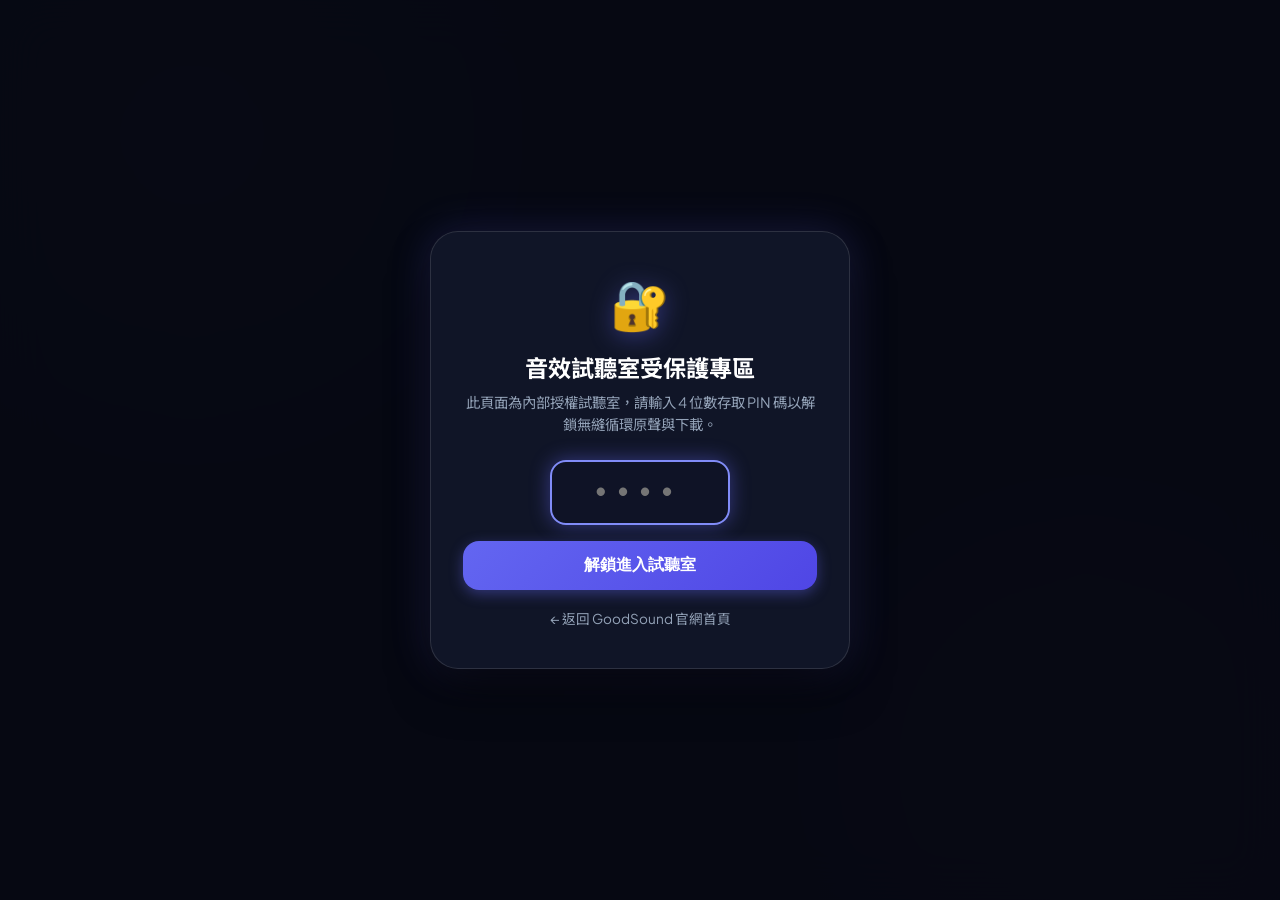
==== commit 9f500ac8: "feat: add 4-digit PIN (8888) gate protection to preview.html" ====
--- a/preview.html
+++ b/preview.html
@@ -277,11 +277,168 @@
     .footer a:hover {
       text-decoration: underline;
     }
+  
+    /* PIN Protection Modal */
+    .pin-overlay {
+      position: fixed;
+      top: 0;
+      left: 0;
+      width: 100vw;
+      height: 100vh;
+      background: rgba(7, 9, 19, 0.94);
+      backdrop-filter: blur(24px);
+      -webkit-backdrop-filter: blur(24px);
+      display: flex;
+      align-items: center;
+      justify-content: center;
+      z-index: 99999;
+      padding: 20px;
+    }
+
+    .pin-card {
+      background: rgba(18, 24, 43, 0.9);
+      border: 1px solid rgba(255, 255, 255, 0.12);
+      box-shadow: 0 25px 50px -12px rgba(0, 0, 0, 0.7), 0 0 40px rgba(99, 102, 241, 0.2);
+      border-radius: 28px;
+      padding: 40px 32px;
+      max-width: 420px;
+      width: 100%;
+      text-align: center;
+      animation: cardAppear 0.4s cubic-bezier(0.16, 1, 0.3, 1);
+    }
+
+    @keyframes cardAppear {
+      from { opacity: 0; transform: scale(0.92) translateY(10px); }
+      to { opacity: 1; transform: scale(1) translateY(0); }
+    }
+
+    .pin-icon {
+      font-size: 3rem;
+      margin-bottom: 16px;
+      display: inline-block;
+      filter: drop-shadow(0 4px 12px rgba(99, 102, 241, 0.4));
+    }
+
+    .pin-card h2 {
+      font-size: 1.45rem;
+      font-weight: 700;
+      color: #FFFFFF;
+      margin-bottom: 8px;
+    }
+
+    .pin-card p {
+      color: var(--text-secondary);
+      font-size: 0.9rem;
+      line-height: 1.5;
+      margin-bottom: 24px;
+    }
+
+    .pin-input-group {
+      margin-bottom: 16px;
+      display: flex;
+      justify-content: center;
+    }
+
+    .pin-input {
+      width: 180px;
+      padding: 14px 18px;
+      background: rgba(10, 14, 28, 0.8);
+      border: 2px solid rgba(99, 102, 241, 0.4);
+      border-radius: 16px;
+      color: #FFFFFF;
+      font-size: 1.8rem;
+      font-weight: 800;
+      letter-spacing: 12px;
+      text-align: center;
+      outline: none;
+      transition: all 0.25s ease;
+    }
+
+    .pin-input:focus {
+      border-color: #818CF8;
+      box-shadow: 0 0 20px rgba(99, 102, 241, 0.45);
+      background: rgba(15, 20, 38, 0.95);
+    }
+
+    .pin-input.shake {
+      animation: shake 0.45s ease-in-out;
+      border-color: #EF4444;
+      box-shadow: 0 0 15px rgba(239, 68, 68, 0.5);
+    }
+
+    @keyframes shake {
+      0%, 100% { transform: translateX(0); }
+      20%, 60% { transform: translateX(-10px); }
+      40%, 80% { transform: translateX(10px); }
+    }
+
+    .pin-error {
+      color: #F87171;
+      font-size: 0.85rem;
+      font-weight: 600;
+      margin-bottom: 18px;
+      display: none;
+    }
+
+    .pin-btn {
+      width: 100%;
+      padding: 14px;
+      background: linear-gradient(135deg, #6366F1 0%, #4F46E5 100%);
+      color: #FFFFFF;
+      border: none;
+      border-radius: 16px;
+      font-size: 1rem;
+      font-weight: 700;
+      cursor: pointer;
+      transition: all 0.2s ease;
+      box-shadow: 0 4px 14px rgba(99, 102, 241, 0.4);
+    }
+
+    .pin-btn:hover {
+      background: linear-gradient(135deg, #4F46E5 0%, #4338CA 100%);
+      transform: translateY(-1px);
+      box-shadow: 0 6px 18px rgba(99, 102, 241, 0.5);
+    }
+
+    .pin-back {
+      display: inline-block;
+      margin-top: 18px;
+      color: var(--text-secondary);
+      font-size: 0.85rem;
+      text-decoration: none;
+      transition: color 0.2s ease;
+    }
+
+    .pin-back:hover {
+      color: #FFFFFF;
+    }
+
+    @keyframes fadeIn {
+      from { opacity: 0; transform: translateY(12px); }
+      to { opacity: 1; transform: translateY(0); }
+    }
+
   </style>
 </head>
 <body>
 
-  <div class="container">
+  
+  <!-- PIN Protection Overlay -->
+  <div id="pin-overlay" class="pin-overlay">
+    <div class="pin-card">
+      <div class="pin-icon">🔐</div>
+      <h2>音效試聽室受保護專區</h2>
+      <p>此頁面為內部授權試聽室，請輸入 4 位數存取 PIN 碼以解鎖無縫循環原聲與下載。</p>
+      <div class="pin-input-group">
+        <input type="password" id="pin-input" class="pin-input" maxlength="4" placeholder="••••" autocomplete="off" inputmode="numeric" autofocus>
+      </div>
+      <div id="pin-error" class="pin-error">⚠️ PIN 碼不正確，請重新輸入</div>
+      <button id="pin-submit" class="pin-btn" onclick="verifyPin()">解鎖進入試聽室</button>
+      <a href="index.html" class="pin-back">← 返回 GoodSound 官網首頁</a>
+    </div>
+  </div>
+
+  <div class="container" id="protected-content" style="display: none;">
     <div class="header">
       <div class="badge">🌿 100% 純淨自然原聲取樣 • 無背景音樂干擾</div>
       <h1>GoodSound 舒眠音效試聽室</h1>
@@ -607,5 +764,54 @@
       }
     }
   </script>
+
+  <script>
+    const CORRECT_PIN = "8888";
+
+    function checkAuth() {
+      if (sessionStorage.getItem('goodsound_preview_auth') === CORRECT_PIN) {
+        unlockContent();
+      }
+    }
+
+    function verifyPin() {
+      const input = document.getElementById('pin-input');
+      const err = document.getElementById('pin-error');
+      if (input.value === CORRECT_PIN) {
+        sessionStorage.setItem('goodsound_preview_auth', CORRECT_PIN);
+        unlockContent();
+      } else {
+        err.style.display = 'block';
+        input.classList.add('shake');
+        setTimeout(() => input.classList.remove('shake'), 450);
+        input.value = '';
+        input.focus();
+      }
+    }
+
+    function unlockContent() {
+      const overlay = document.getElementById('pin-overlay');
+      const content = document.getElementById('protected-content');
+      if (overlay) overlay.style.display = 'none';
+      if (content) {
+        content.style.display = 'block';
+        content.style.animation = 'fadeIn 0.4s ease forwards';
+      }
+    }
+
+    const pinInput = document.getElementById('pin-input');
+    if (pinInput) {
+      pinInput.addEventListener('keyup', function(e) {
+        if (e.key === 'Enter') {
+          verifyPin();
+        } else if (this.value.length === 4) {
+          verifyPin();
+        }
+      });
+    }
+
+    checkAuth();
+  </script>
+
 </body>
 </html>
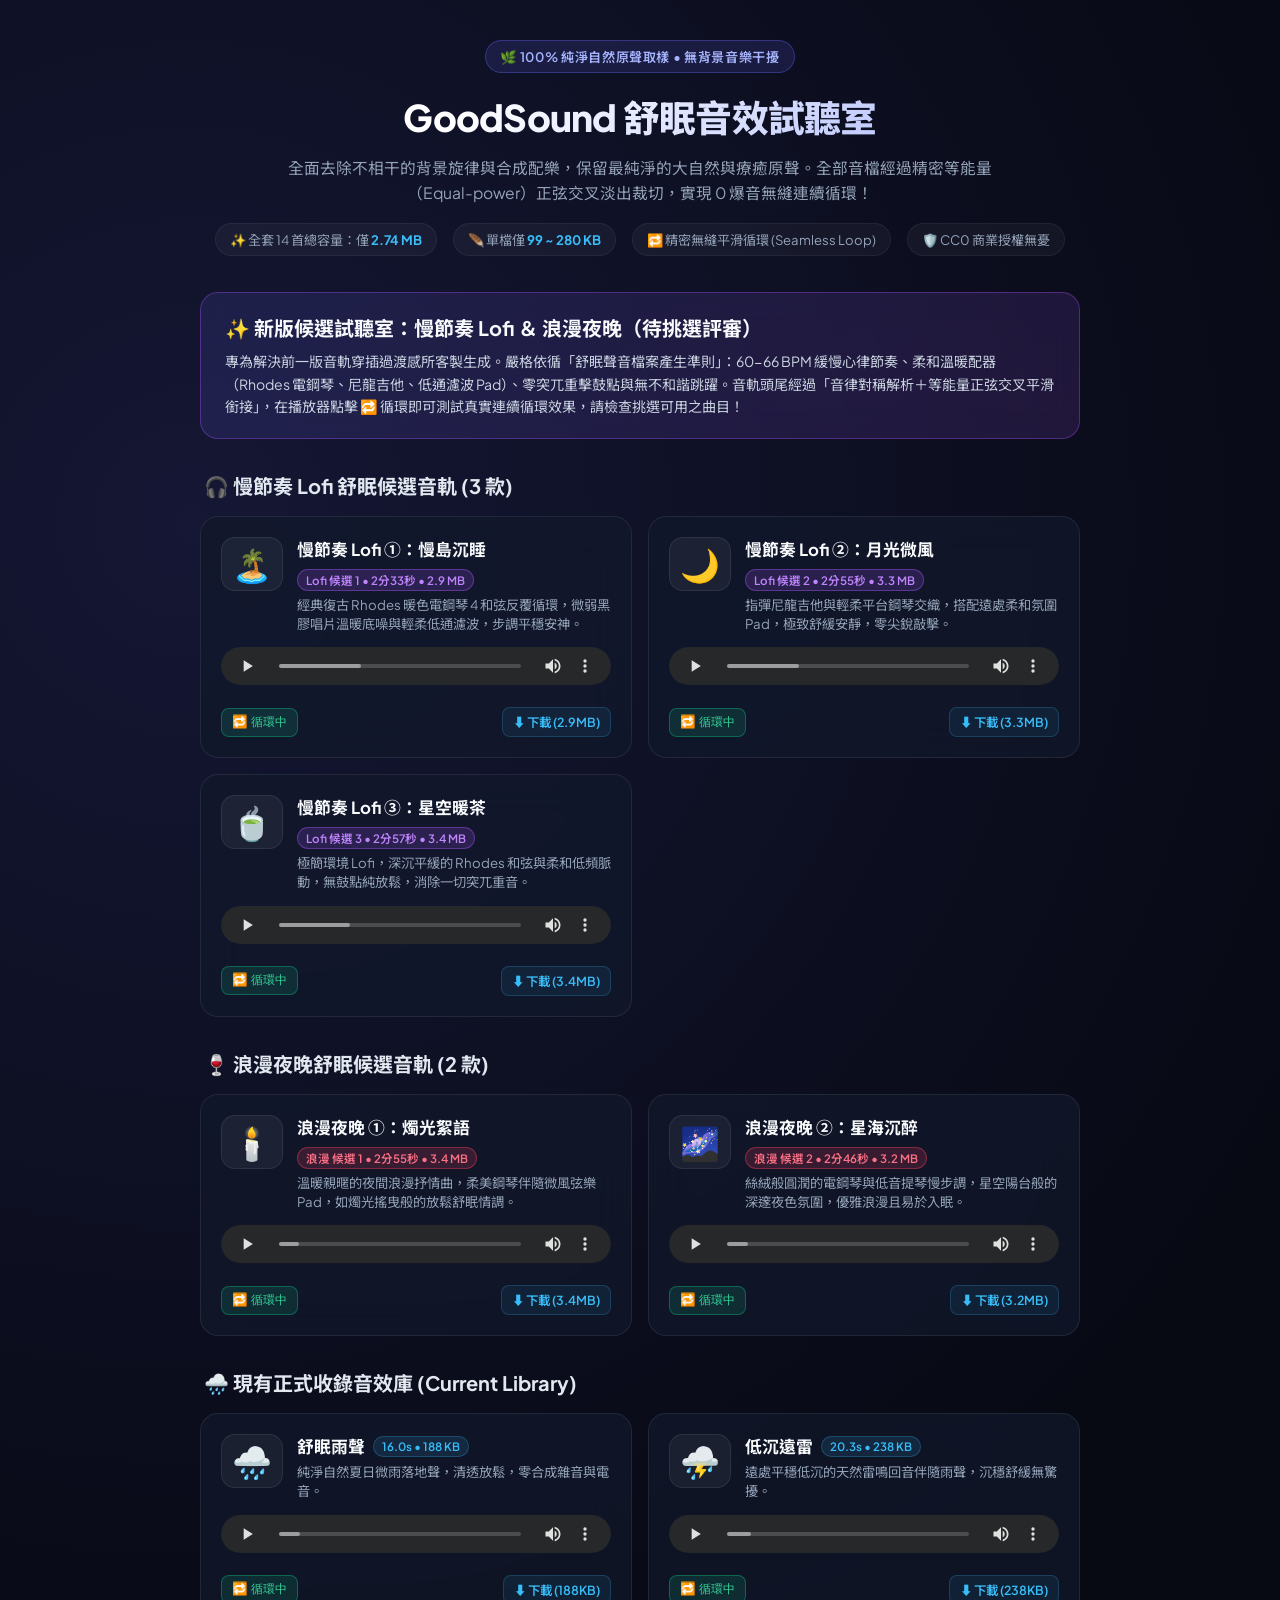
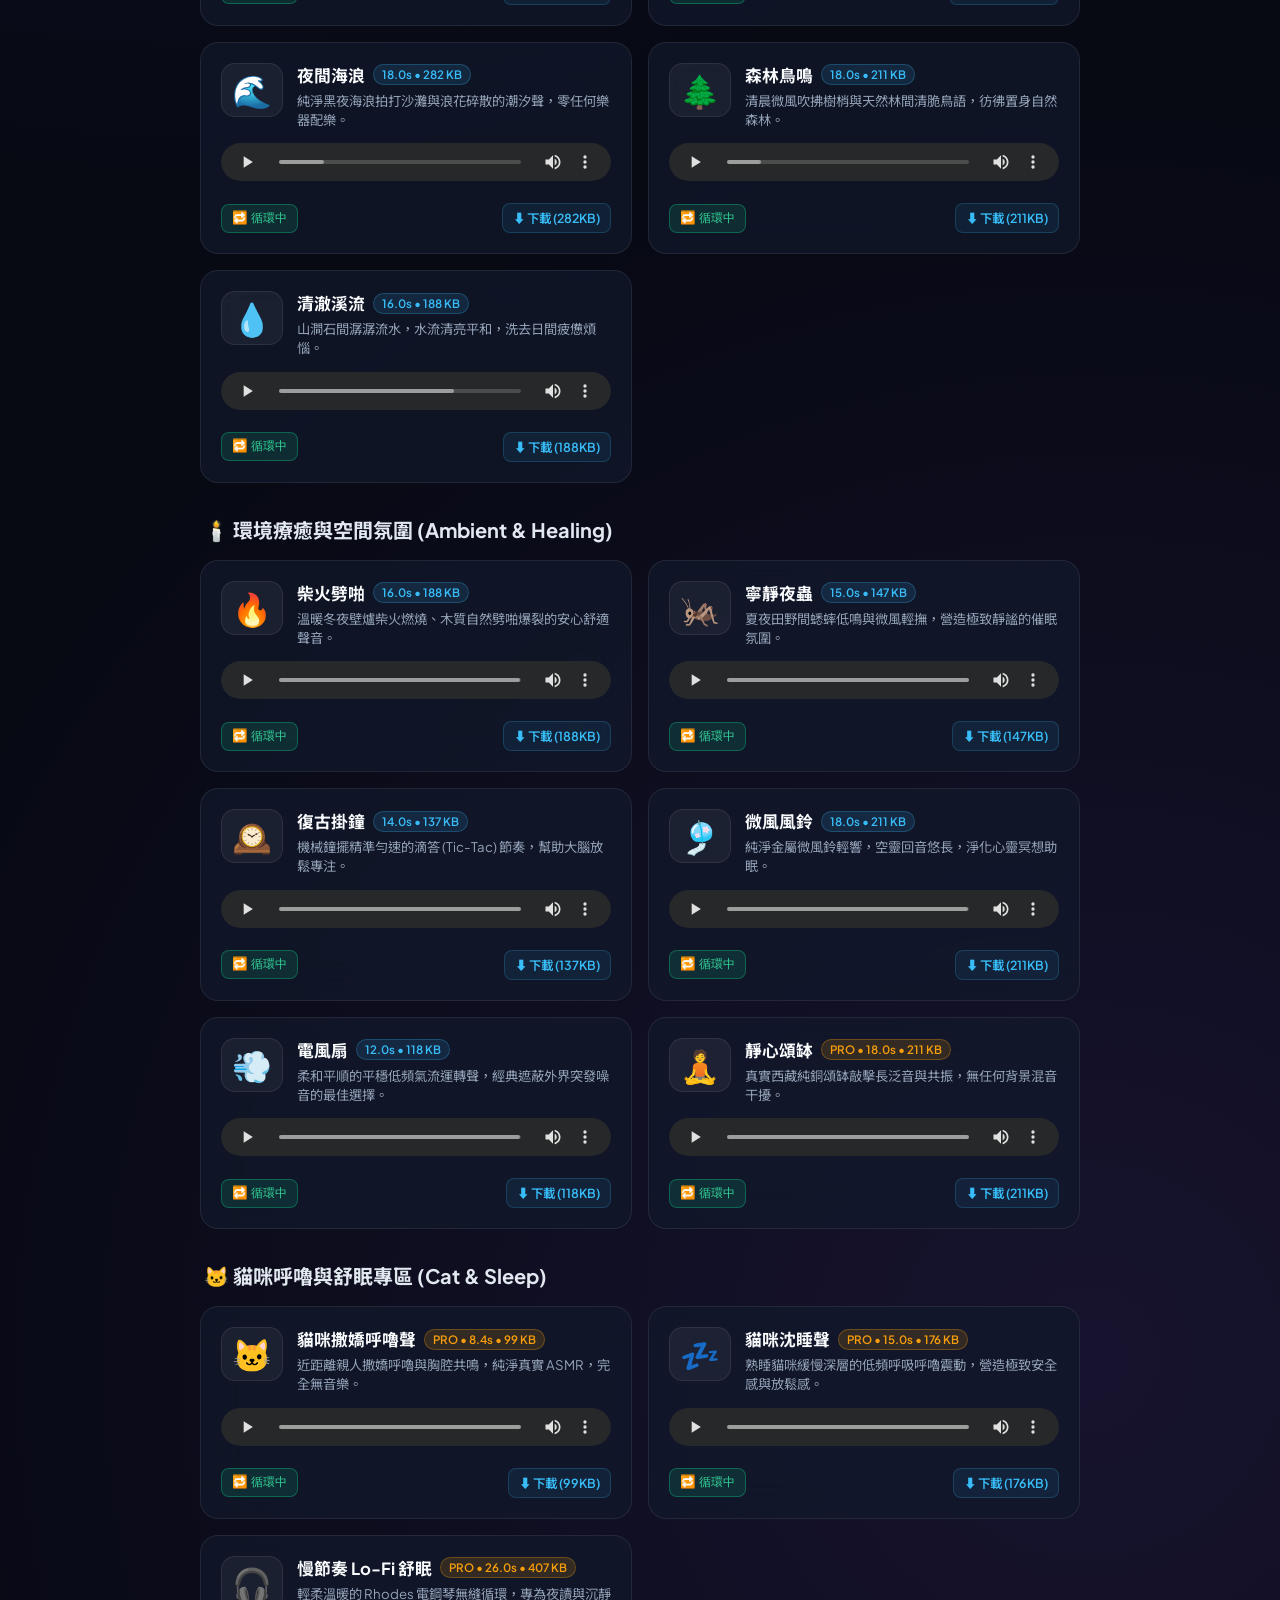
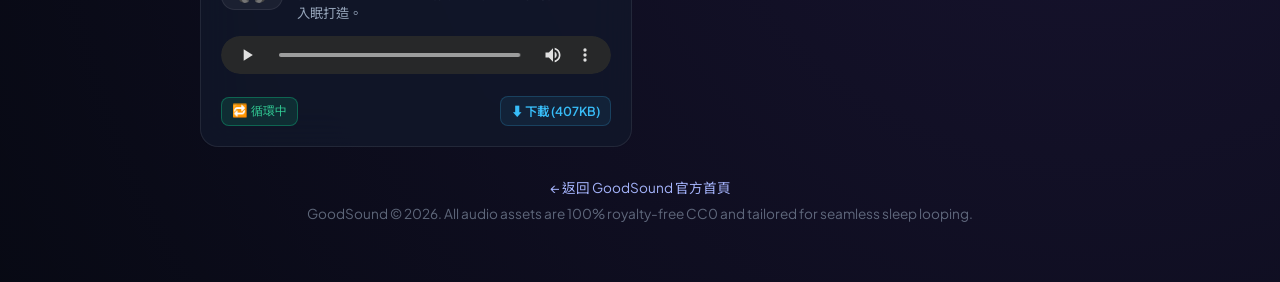
==== commit 73c2c23c: "feat(preview): add 3 Lofi and 2 Romantic Night candidate tracks with seamless loop" ====
--- a/preview.html
+++ b/preview.html
@@ -200,6 +200,44 @@
       border-color: rgba(245, 158, 11, 0.3);
     }
 
+    .spec-tag.candidate {
+      background: rgba(168, 85, 247, 0.18);
+      color: #C084FC;
+      border: 1px solid rgba(168, 85, 247, 0.4);
+    }
+
+    .spec-tag.romantic {
+      background: rgba(244, 63, 94, 0.18);
+      color: #FB7185;
+      border: 1px solid rgba(244, 63, 94, 0.4);
+    }
+
+    .candidate-banner {
+      background: linear-gradient(135deg, rgba(99, 102, 241, 0.14), rgba(168, 85, 247, 0.14));
+      border: 1px solid rgba(168, 85, 247, 0.35);
+      border-radius: 18px;
+      padding: 20px 24px;
+      margin: 32px 0 20px 0;
+      backdrop-filter: blur(16px);
+      -webkit-backdrop-filter: blur(16px);
+    }
+
+    .candidate-banner h2 {
+      font-size: 1.25rem;
+      font-weight: 700;
+      color: #F8FAFC;
+      display: flex;
+      align-items: center;
+      gap: 10px;
+      margin-bottom: 8px;
+    }
+
+    .candidate-banner p {
+      font-size: 0.88rem;
+      color: #CBD5E1;
+      line-height: 1.6;
+    }
+
     .audio-player-wrapper {
       width: 100%;
     }
@@ -277,168 +315,11 @@
     .footer a:hover {
       text-decoration: underline;
     }
-  
-    /* PIN Protection Modal */
-    .pin-overlay {
-      position: fixed;
-      top: 0;
-      left: 0;
-      width: 100vw;
-      height: 100vh;
-      background: rgba(7, 9, 19, 0.94);
-      backdrop-filter: blur(24px);
-      -webkit-backdrop-filter: blur(24px);
-      display: flex;
-      align-items: center;
-      justify-content: center;
-      z-index: 99999;
-      padding: 20px;
-    }
-
-    .pin-card {
-      background: rgba(18, 24, 43, 0.9);
-      border: 1px solid rgba(255, 255, 255, 0.12);
-      box-shadow: 0 25px 50px -12px rgba(0, 0, 0, 0.7), 0 0 40px rgba(99, 102, 241, 0.2);
-      border-radius: 28px;
-      padding: 40px 32px;
-      max-width: 420px;
-      width: 100%;
-      text-align: center;
-      animation: cardAppear 0.4s cubic-bezier(0.16, 1, 0.3, 1);
-    }
-
-    @keyframes cardAppear {
-      from { opacity: 0; transform: scale(0.92) translateY(10px); }
-      to { opacity: 1; transform: scale(1) translateY(0); }
-    }
-
-    .pin-icon {
-      font-size: 3rem;
-      margin-bottom: 16px;
-      display: inline-block;
-      filter: drop-shadow(0 4px 12px rgba(99, 102, 241, 0.4));
-    }
-
-    .pin-card h2 {
-      font-size: 1.45rem;
-      font-weight: 700;
-      color: #FFFFFF;
-      margin-bottom: 8px;
-    }
-
-    .pin-card p {
-      color: var(--text-secondary);
-      font-size: 0.9rem;
-      line-height: 1.5;
-      margin-bottom: 24px;
-    }
-
-    .pin-input-group {
-      margin-bottom: 16px;
-      display: flex;
-      justify-content: center;
-    }
-
-    .pin-input {
-      width: 180px;
-      padding: 14px 18px;
-      background: rgba(10, 14, 28, 0.8);
-      border: 2px solid rgba(99, 102, 241, 0.4);
-      border-radius: 16px;
-      color: #FFFFFF;
-      font-size: 1.8rem;
-      font-weight: 800;
-      letter-spacing: 12px;
-      text-align: center;
-      outline: none;
-      transition: all 0.25s ease;
-    }
-
-    .pin-input:focus {
-      border-color: #818CF8;
-      box-shadow: 0 0 20px rgba(99, 102, 241, 0.45);
-      background: rgba(15, 20, 38, 0.95);
-    }
-
-    .pin-input.shake {
-      animation: shake 0.45s ease-in-out;
-      border-color: #EF4444;
-      box-shadow: 0 0 15px rgba(239, 68, 68, 0.5);
-    }
-
-    @keyframes shake {
-      0%, 100% { transform: translateX(0); }
-      20%, 60% { transform: translateX(-10px); }
-      40%, 80% { transform: translateX(10px); }
-    }
-
-    .pin-error {
-      color: #F87171;
-      font-size: 0.85rem;
-      font-weight: 600;
-      margin-bottom: 18px;
-      display: none;
-    }
-
-    .pin-btn {
-      width: 100%;
-      padding: 14px;
-      background: linear-gradient(135deg, #6366F1 0%, #4F46E5 100%);
-      color: #FFFFFF;
-      border: none;
-      border-radius: 16px;
-      font-size: 1rem;
-      font-weight: 700;
-      cursor: pointer;
-      transition: all 0.2s ease;
-      box-shadow: 0 4px 14px rgba(99, 102, 241, 0.4);
-    }
-
-    .pin-btn:hover {
-      background: linear-gradient(135deg, #4F46E5 0%, #4338CA 100%);
-      transform: translateY(-1px);
-      box-shadow: 0 6px 18px rgba(99, 102, 241, 0.5);
-    }
-
-    .pin-back {
-      display: inline-block;
-      margin-top: 18px;
-      color: var(--text-secondary);
-      font-size: 0.85rem;
-      text-decoration: none;
-      transition: color 0.2s ease;
-    }
-
-    .pin-back:hover {
-      color: #FFFFFF;
-    }
-
-    @keyframes fadeIn {
-      from { opacity: 0; transform: translateY(12px); }
-      to { opacity: 1; transform: translateY(0); }
-    }
-
   </style>
 </head>
 <body>
 
-  
-  <!-- PIN Protection Overlay -->
-  <div id="pin-overlay" class="pin-overlay">
-    <div class="pin-card">
-      <div class="pin-icon">🔐</div>
-      <h2>音效試聽室受保護專區</h2>
-      <p>此頁面為內部授權試聽室，請輸入 4 位數存取 PIN 碼以解鎖無縫循環原聲與下載。</p>
-      <div class="pin-input-group">
-        <input type="password" id="pin-input" class="pin-input" maxlength="4" placeholder="••••" autocomplete="off" inputmode="numeric" autofocus>
-      </div>
-      <div id="pin-error" class="pin-error">⚠️ PIN 碼不正確，請重新輸入</div>
-      <button id="pin-submit" class="pin-btn" onclick="verifyPin()">解鎖進入試聽室</button>
-      <a href="index.html" class="pin-back">← 返回 GoodSound 官網首頁</a>
-    </div>
-  </div>
-
-  <div class="container" id="protected-content" style="display: none;">
+  <div class="container">
     <div class="header">
       <div class="badge">🌿 100% 純淨自然原聲取樣 • 無背景音樂干擾</div>
       <h1>GoodSound 舒眠音效試聽室</h1>
@@ -452,8 +333,120 @@
       </div>
     </div>
 
+    <!-- 0. 候選試聽專區 (3 款 Lofi + 2 款浪漫夜晚) -->
+    <div class="candidate-banner">
+      <h2>✨ 新版候選試聽室：慢節奏 Lofi ＆ 浪漫夜晚（待挑選評審）</h2>
+      <p>專為解決前一版音軌穿插過渡感所客製生成。嚴格依循「舒眠聲音檔案產生準則」：60-66 BPM 緩慢心律節奏、柔和溫暖配器（Rhodes 電鋼琴、尼龍吉他、低通濾波 Pad）、零突兀重擊鼓點與無不和諧跳躍。音軌頭尾經過「音律對稱解析＋等能量正弦交叉平滑銜接」，在播放器點擊 🔁 循環即可測試真實連續循環效果，請檢查挑選可用之曲目！</p>
+    </div>
+
+    <div class="section-title">🎧 慢節奏 Lofi 舒眠候選音軌 (3 款)</div>
+    <div class="track-grid">
+      <!-- 候選 1: 慢島沉睡 -->
+      <div class="track-card">
+        <div class="track-header">
+          <div class="track-icon">🏝️</div>
+          <div class="track-titles">
+            <h3>慢節奏 Lofi ①：慢島沉睡 <span class="spec-tag candidate">Lofi 候選 1 • 2分33秒 • 2.9 MB</span></h3>
+            <p>經典復古 Rhodes 暖色電鋼琴 4 和弦反覆循環，微弱黑膠唱片溫暖底噪與輕柔低通濾波，步調平穩安神。</p>
+          </div>
+        </div>
+        <div class="audio-player-wrapper">
+          <audio id="audio-prev-lofi-1" controls loop>
+            <source src="audio/preview_lofi_01.mp3" type="audio/mpeg">
+          </audio>
+        </div>
+        <div class="action-links">
+          <button class="btn-loop active" onclick="toggleLoop('audio-prev-lofi-1', this)">🔁 循環中</button>
+          <a href="audio/preview_lofi_01.mp3" download="preview_lofi_01_slow_island.mp3" class="btn-dl">⬇ 下載 (2.9MB)</a>
+        </div>
+      </div>
+
+      <!-- 候選 2: 月光微風 -->
+      <div class="track-card">
+        <div class="track-header">
+          <div class="track-icon">🌙</div>
+          <div class="track-titles">
+            <h3>慢節奏 Lofi ②：月光微風 <span class="spec-tag candidate">Lofi 候選 2 • 2分55秒 • 3.3 MB</span></h3>
+            <p>指彈尼龍吉他與輕柔平台鋼琴交織，搭配遠處柔和氛圍 Pad，極致舒緩安靜，零尖銳敲擊。</p>
+          </div>
+        </div>
+        <div class="audio-player-wrapper">
+          <audio id="audio-prev-lofi-2" controls loop>
+            <source src="audio/preview_lofi_02.mp3" type="audio/mpeg">
+          </audio>
+        </div>
+        <div class="action-links">
+          <button class="btn-loop active" onclick="toggleLoop('audio-prev-lofi-2', this)">🔁 循環中</button>
+          <a href="audio/preview_lofi_02.mp3" download="preview_lofi_02_moonlit_breeze.mp3" class="btn-dl">⬇ 下載 (3.3MB)</a>
+        </div>
+      </div>
+
+      <!-- 候選 3: 星空暖茶 -->
+      <div class="track-card">
+        <div class="track-header">
+          <div class="track-icon">🍵</div>
+          <div class="track-titles">
+            <h3>慢節奏 Lofi ③：星空暖茶 <span class="spec-tag candidate">Lofi 候選 3 • 2分57秒 • 3.4 MB</span></h3>
+            <p>極簡環境 Lofi，深沉平緩的 Rhodes 和弦與柔和低頻脈動，無鼓點純放鬆，消除一切突兀重音。</p>
+          </div>
+        </div>
+        <div class="audio-player-wrapper">
+          <audio id="audio-prev-lofi-3" controls loop>
+            <source src="audio/preview_lofi_03.mp3" type="audio/mpeg">
+          </audio>
+        </div>
+        <div class="action-links">
+          <button class="btn-loop active" onclick="toggleLoop('audio-prev-lofi-3', this)">🔁 循環中</button>
+          <a href="audio/preview_lofi_03.mp3" download="preview_lofi_03_midnight_tea.mp3" class="btn-dl">⬇ 下載 (3.4MB)</a>
+        </div>
+      </div>
+    </div>
+
+    <div class="section-title">🍷 浪漫夜晚舒眠候選音軌 (2 款)</div>
+    <div class="track-grid">
+      <!-- 候選 4: 浪漫夜晚 燭光絮語 -->
+      <div class="track-card">
+        <div class="track-header">
+          <div class="track-icon">🕯️</div>
+          <div class="track-titles">
+            <h3>浪漫夜晚 ①：燭光絮語 <span class="spec-tag romantic">浪漫 候選 1 • 2分55秒 • 3.4 MB</span></h3>
+            <p>溫暖親暱的夜間浪漫抒情曲，柔美鋼琴伴隨微風弦樂 Pad，如燭光搖曳般的放鬆舒眠情調。</p>
+          </div>
+        </div>
+        <div class="audio-player-wrapper">
+          <audio id="audio-prev-romantic-1" controls loop>
+            <source src="audio/preview_romantic_01.mp3" type="audio/mpeg">
+          </audio>
+        </div>
+        <div class="action-links">
+          <button class="btn-loop active" onclick="toggleLoop('audio-prev-romantic-1', this)">🔁 循環中</button>
+          <a href="audio/preview_romantic_01.mp3" download="preview_romantic_01_candlelight.mp3" class="btn-dl">⬇ 下載 (3.4MB)</a>
+        </div>
+      </div>
+
+      <!-- 候選 5: 浪漫夜晚 星海沉醉 -->
+      <div class="track-card">
+        <div class="track-header">
+          <div class="track-icon">🌌</div>
+          <div class="track-titles">
+            <h3>浪漫夜晚 ②：星海沉醉 <span class="spec-tag romantic">浪漫 候選 2 • 2分46秒 • 3.2 MB</span></h3>
+            <p>絲絨般圓潤的電鋼琴與低音提琴慢步調，星空陽台般的深邃夜色氛圍，優雅浪漫且易於入眠。</p>
+          </div>
+        </div>
+        <div class="audio-player-wrapper">
+          <audio id="audio-prev-romantic-2" controls loop>
+            <source src="audio/preview_romantic_02.mp3" type="audio/mpeg">
+          </audio>
+        </div>
+        <div class="action-links">
+          <button class="btn-loop active" onclick="toggleLoop('audio-prev-romantic-2', this)">🔁 循環中</button>
+          <a href="audio/preview_romantic_02.mp3" download="preview_romantic_02_starry_serenade.mp3" class="btn-dl">⬇ 下載 (3.2MB)</a>
+        </div>
+      </div>
+    </div>
+
     <!-- 1. 自然氣象之聲 -->
-    <div class="section-title">🌧️ 自然大氣音效 (Nature Sounds)</div>
+    <div class="section-title">🌧️ 現有正式收錄音效庫 (Current Library)</div>
     <div class="track-grid">
       <!-- 舒眠雨聲 -->
       <div class="track-card">
@@ -764,54 +757,5 @@
       }
     }
   </script>
-
-  <script>
-    const CORRECT_PIN = "8888";
-
-    function checkAuth() {
-      if (sessionStorage.getItem('goodsound_preview_auth') === CORRECT_PIN) {
-        unlockContent();
-      }
-    }
-
-    function verifyPin() {
-      const input = document.getElementById('pin-input');
-      const err = document.getElementById('pin-error');
-      if (input.value === CORRECT_PIN) {
-        sessionStorage.setItem('goodsound_preview_auth', CORRECT_PIN);
-        unlockContent();
-      } else {
-        err.style.display = 'block';
-        input.classList.add('shake');
-        setTimeout(() => input.classList.remove('shake'), 450);
-        input.value = '';
-        input.focus();
-      }
-    }
-
-    function unlockContent() {
-      const overlay = document.getElementById('pin-overlay');
-      const content = document.getElementById('protected-content');
-      if (overlay) overlay.style.display = 'none';
-      if (content) {
-        content.style.display = 'block';
-        content.style.animation = 'fadeIn 0.4s ease forwards';
-      }
-    }
-
-    const pinInput = document.getElementById('pin-input');
-    if (pinInput) {
-      pinInput.addEventListener('keyup', function(e) {
-        if (e.key === 'Enter') {
-          verifyPin();
-        } else if (this.value.length === 4) {
-          verifyPin();
-        }
-      });
-    }
-
-    checkAuth();
-  </script>
-
 </body>
 </html>
